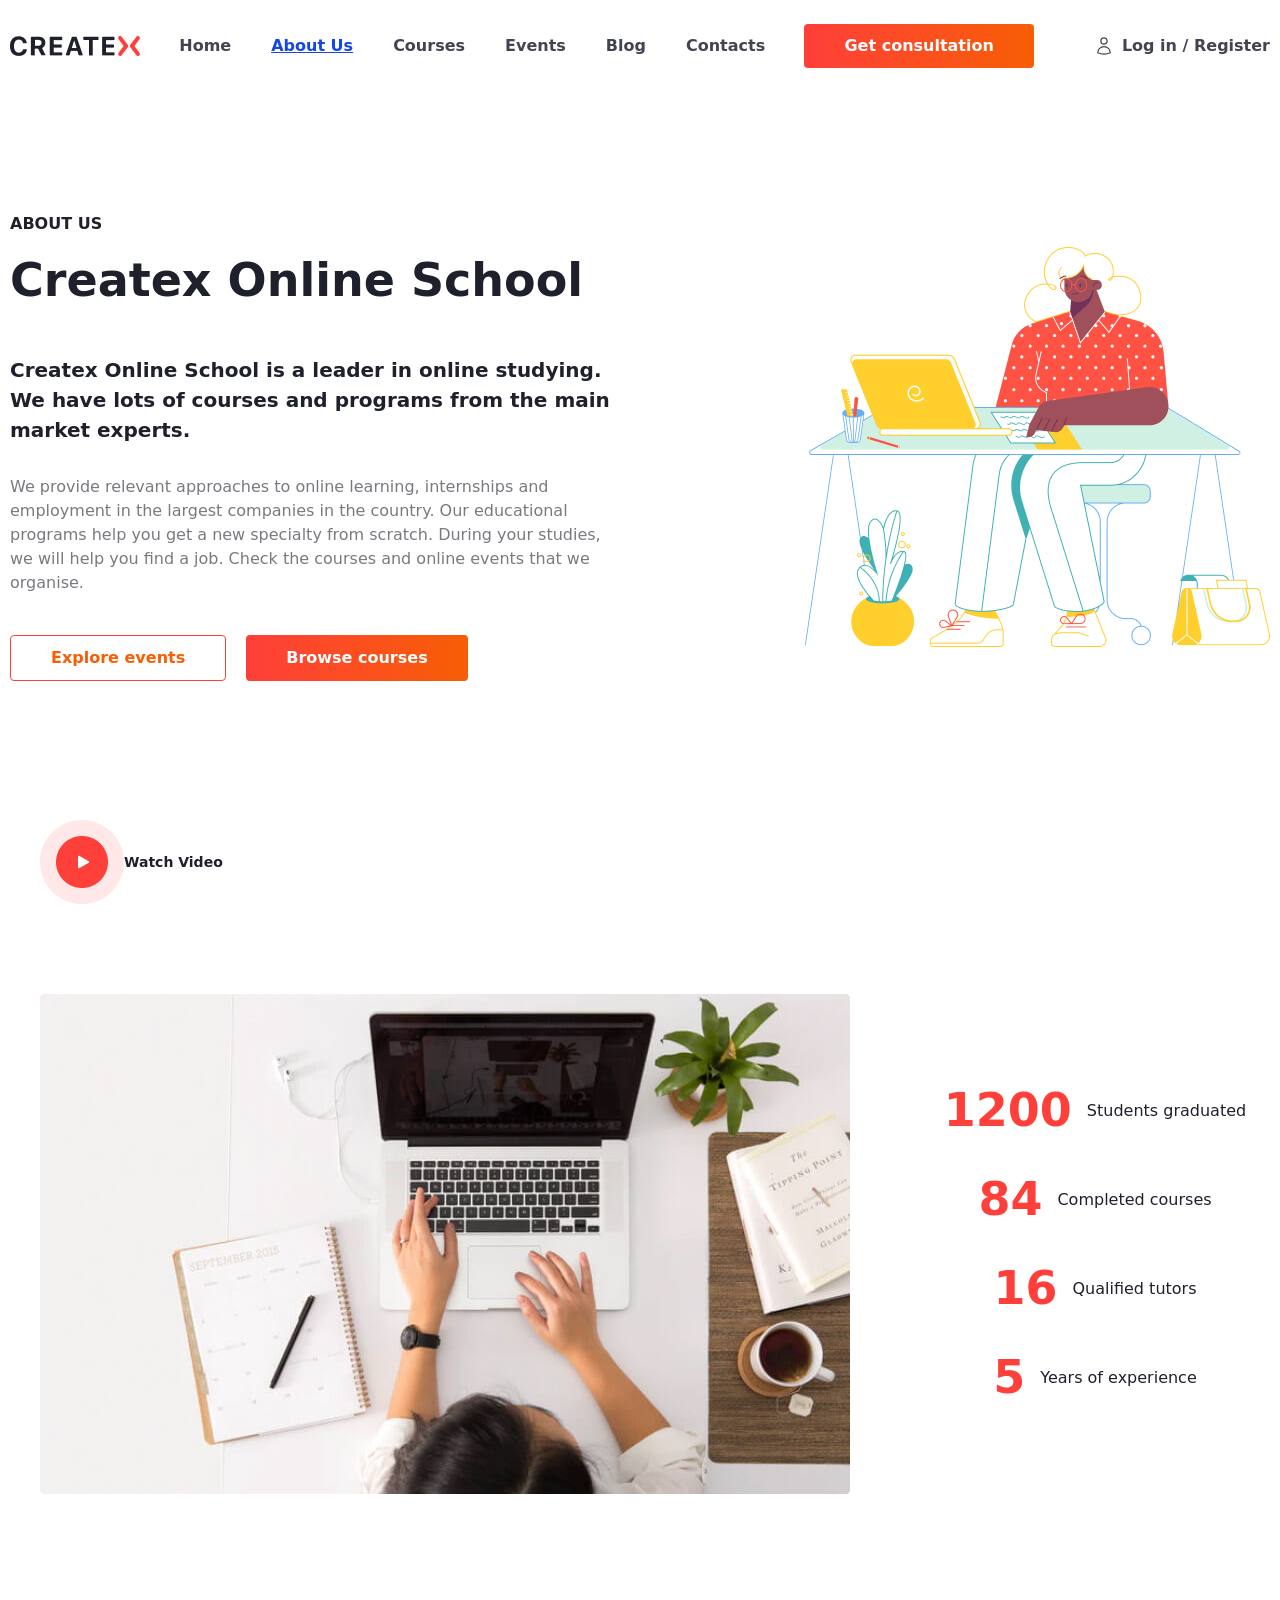
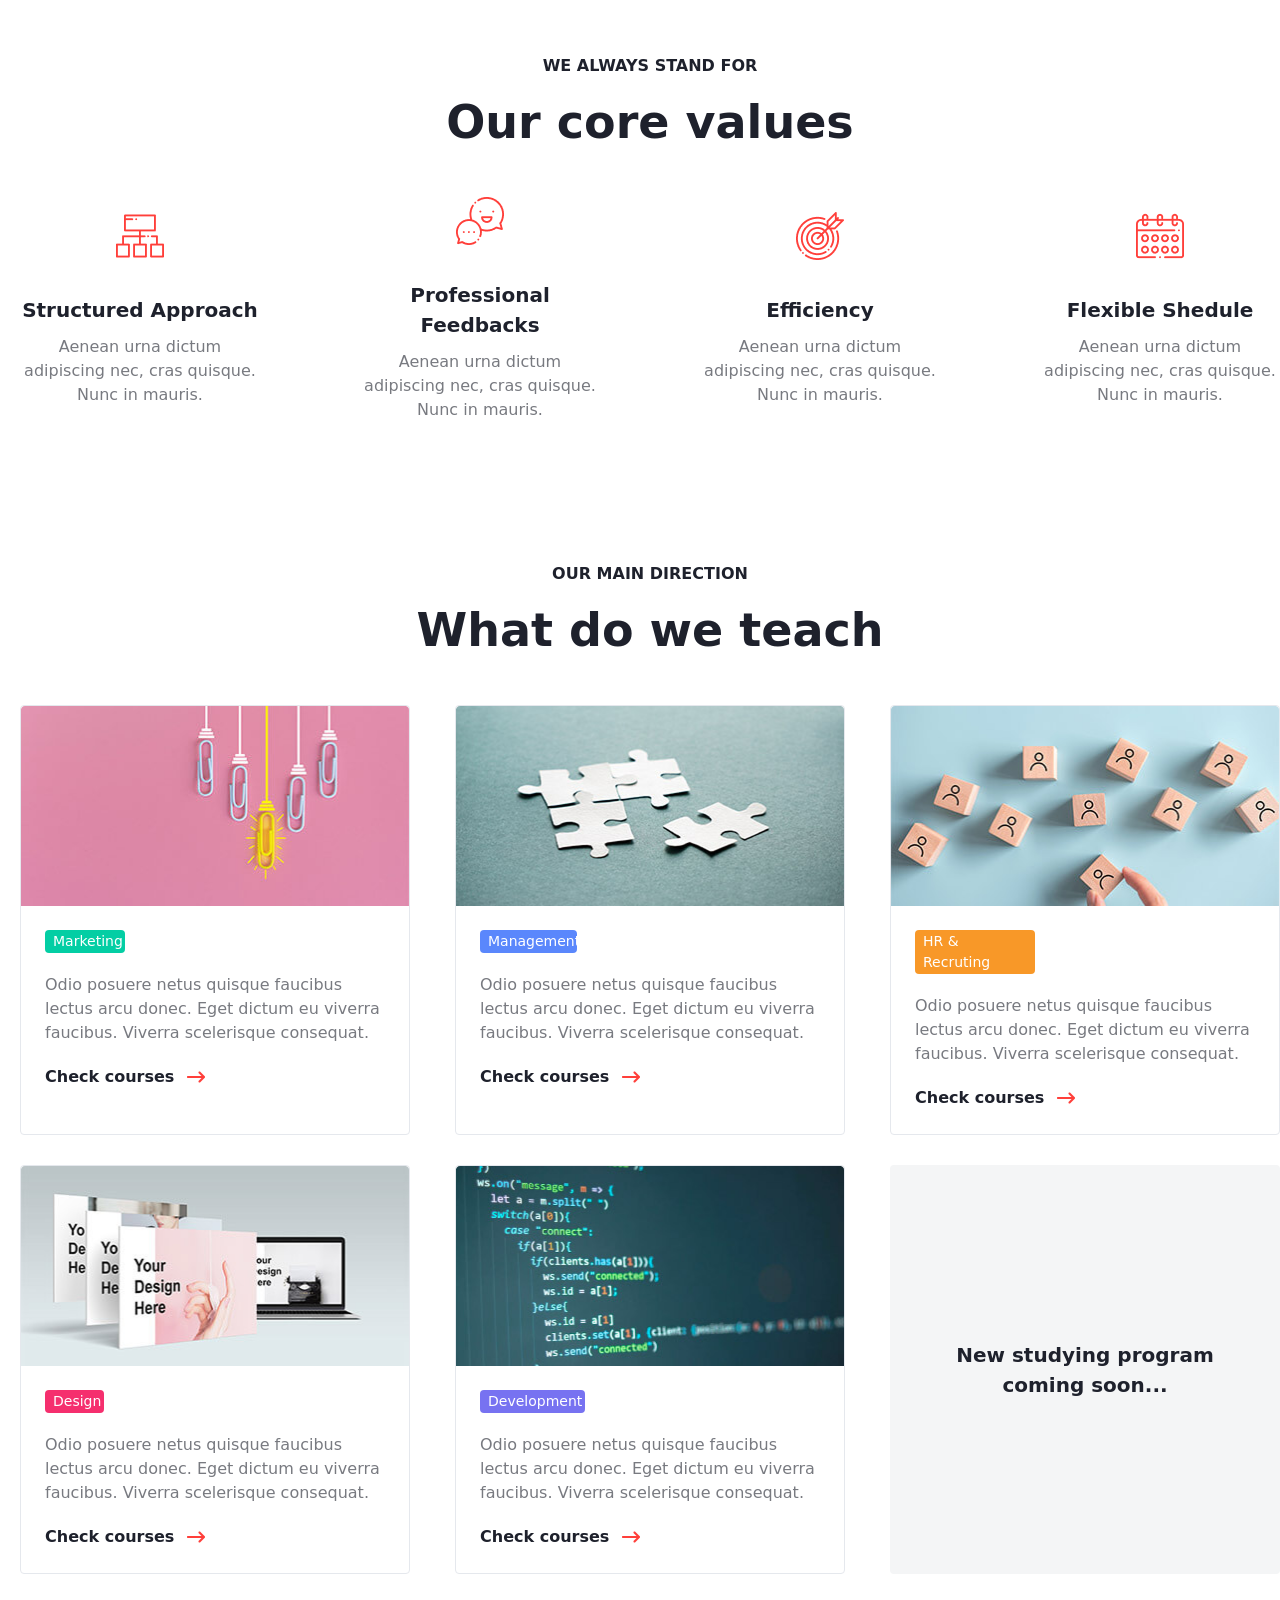
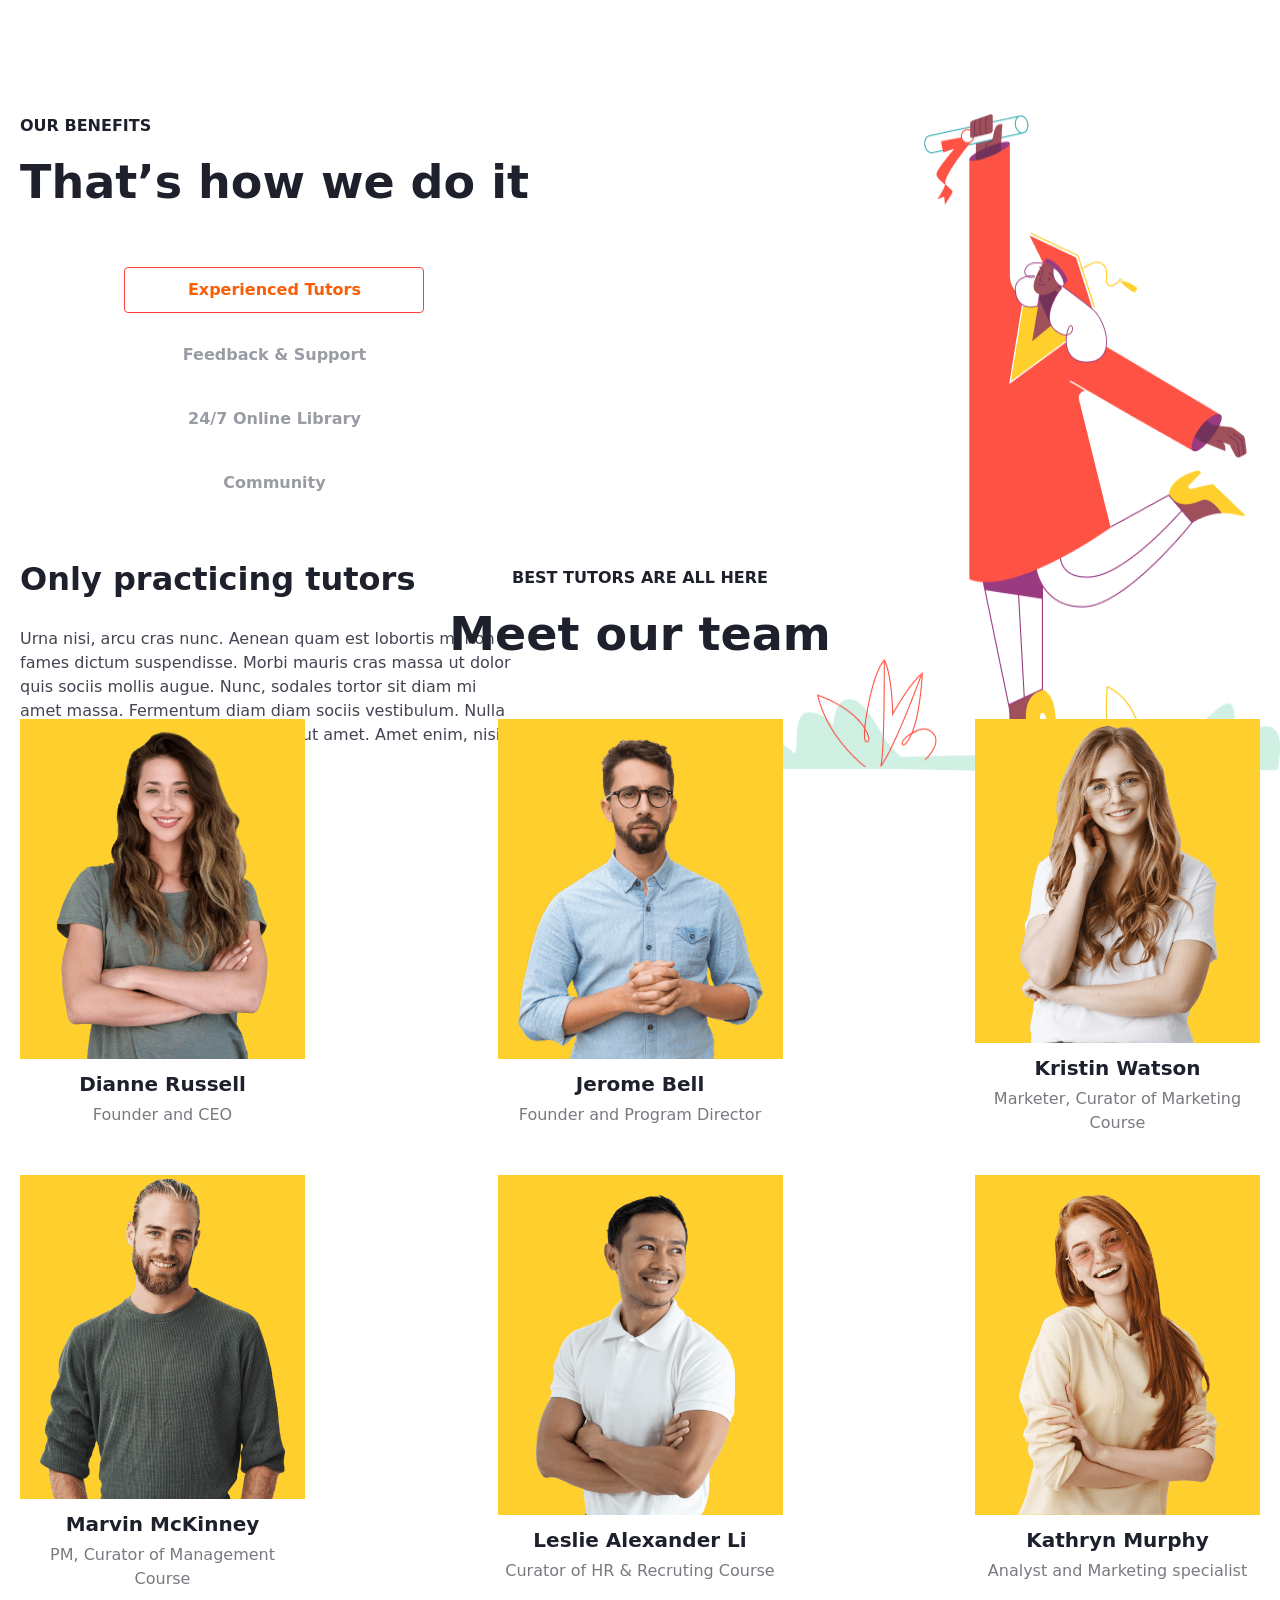
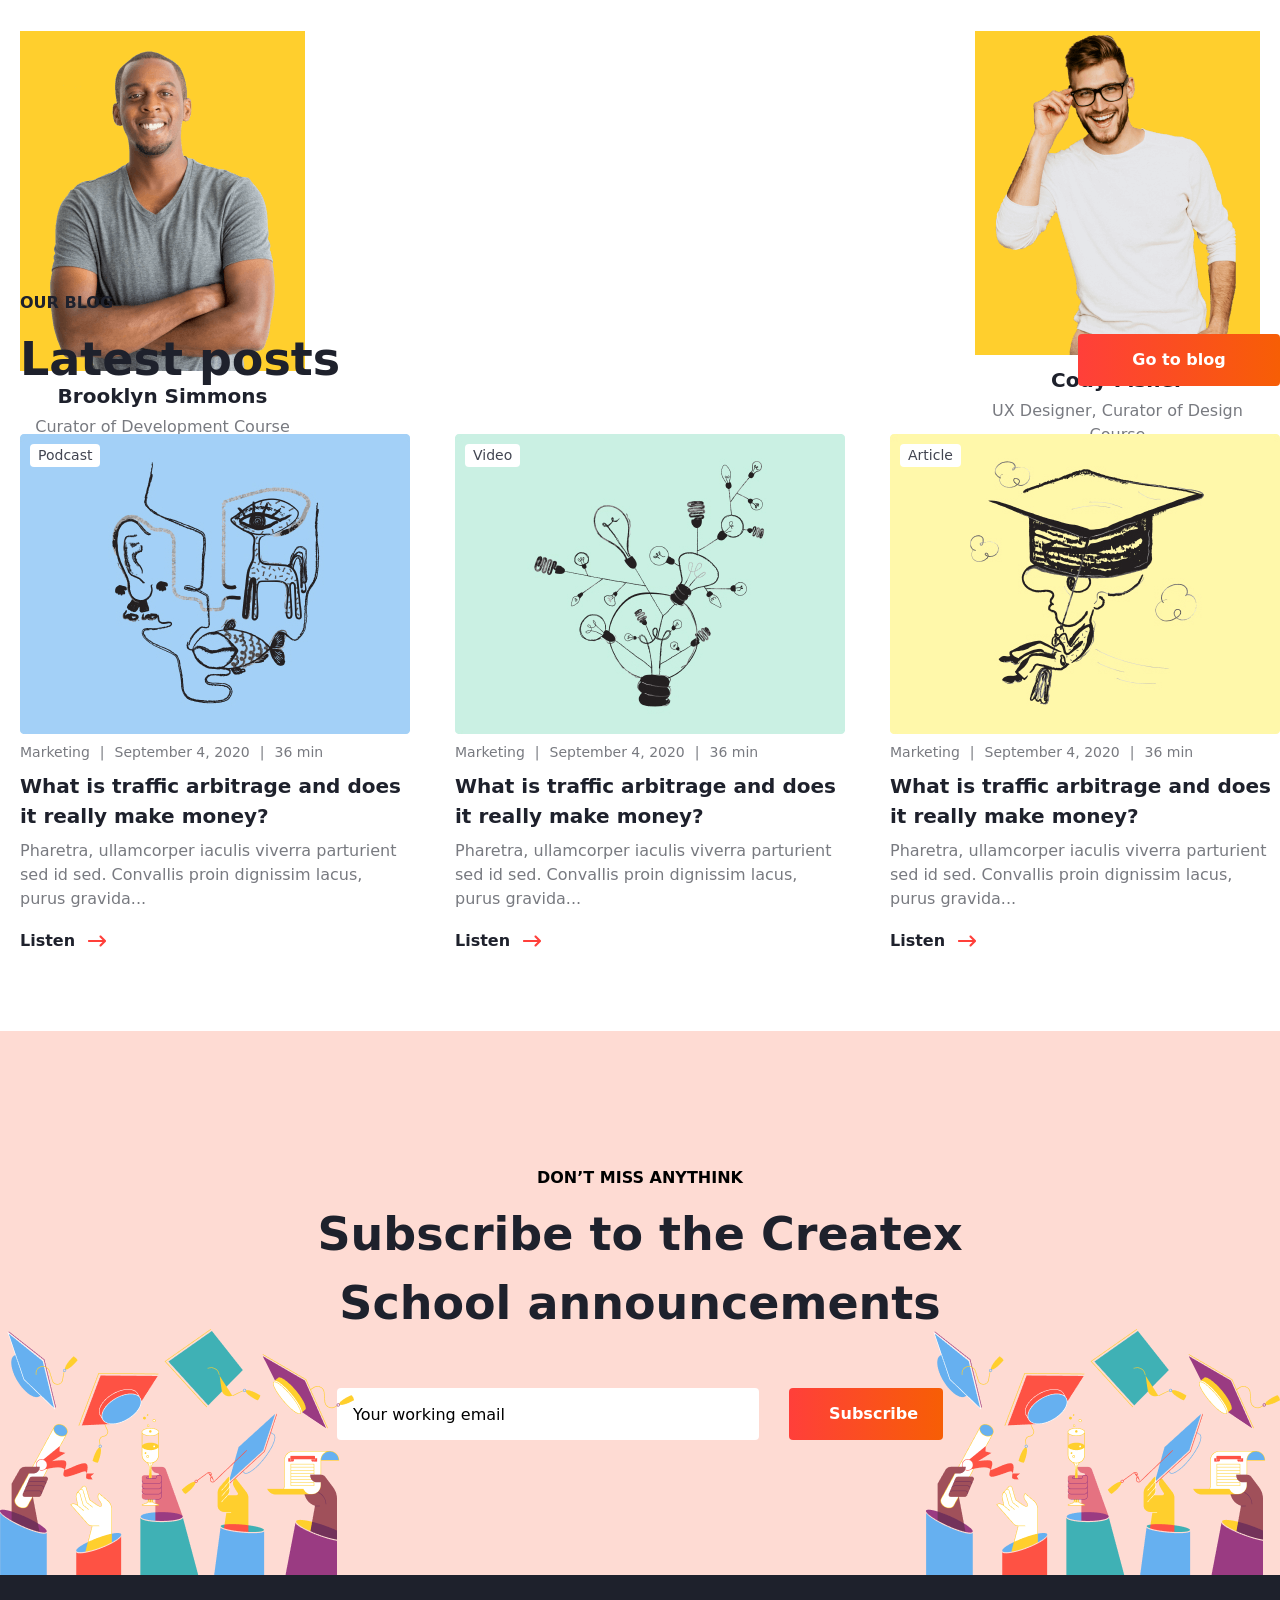
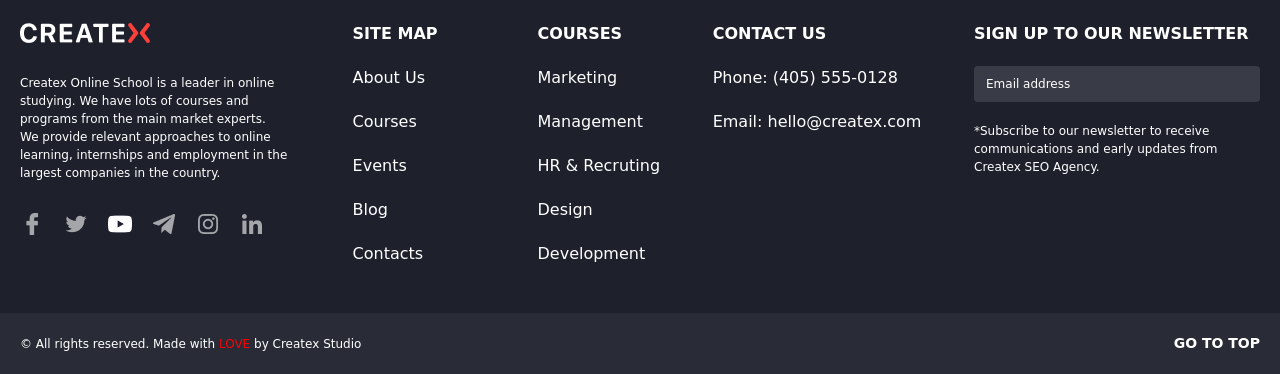
==== page 2.html @ ea32981f "6th section/page 2" ====
<!DOCTYPE html>
<html lang="en">
<head>
    <meta charset="UTF-8">
    <meta name="viewport" content="width=device-width, initial-scale=1.0">
    <title>Create.X</title>
    <link rel="stylesheet" href="./src/output.css">
</head>
<body>
    <main>
        <section class="w-full lg:h-[680px] flex flex-col items-center gap-[50px] lg:gap-[120px]">
            <header class="w-full p-5 mt-[20px] lg:w-[1300px] h-[52px] flex justify-between items-center">
                <img class="w-[130px] h-[22px]" src="./images/logo.png" alt="">
                <nav class="hidden lg:flex gap-[40px] text-[#424551] font-bold">
                    <a href="./index.html">Home</a>
                    <a href="./page 2.html" class="text-blue-700"><u>About Us</u></a>
                    <a href="">Courses</a>
                    <a href="">Events</a>
                    <a href="">Blog</a>
                    <a href="">Contacts</a>
                </nav>
                <div class="hidden lg:flex gap-15">
                    <button class="px-[40px] py-[10px] rounded-[4px] text-white font-bold" style="background: linear-gradient(to right, #FF3F3A, #F75E05);">Get consultation</button>
                    <div class=" flex items-center gap-2 text-[#424551] font-bold">
                        <svg xmlns="http://www.w3.org/2000/svg" fill="none" viewBox="0 0 24 24" stroke-width="1.5" stroke="currentColor" class="w-[20px] h-[20px] text-[#424551] font-bold">
                        <path stroke-linecap="round" stroke-linejoin="round" d="M15.75 6a3.75 3.75 0 1 1-7.5 0 3.75 3.75 0 0 1 7.5 0ZM4.501 20.118a7.5 7.5 0 0 1 14.998 0A17.933 17.933 0 0 1 12 21.75c-2.676 0-5.216-.584-7.499-1.632Z" />
                        </svg>
                        <p>Log in / Register</p>
                    </div>
                </div>
                <svg xmlns="http://www.w3.org/2000/svg" fill="none" viewBox="0 0 24 24" stroke-width="1.5" stroke="currentColor" class="w-[35px] h-[35px] block lg:hidden">
                <path stroke-linecap="round" stroke-linejoin="round" d="M3.75 6.75h16.5M3.75 12h16.5m-16.5 5.25h16.5" />
                </svg>
            </header>
            <div class="w-full p-5 lg:w-[1300px] h-auto flex flex-col gap-[50px] lg:gap-[170px]">
                <div class="w-full flex flex-col lg:flex-row gap-[50px] justify-between items-center">
                    <div class="flex flex-col gap-[40px] items-center lg:items-start">
                        <div class="flex flex-col gap-[10px] text-[#1E212C] text-center lg:text-start">
                            <p class="font-bold">ABOUT US</p>
                            <h2 class="text-[46px] lg:text-[46px] font-black text-[#1E212C]">Createx Online School</h2>
                        </div>
                        <div class="flex flex-col gap-[30px] lg:w-[600px]">
                            <p class="text-[20px] font-bold text-[#1E212C]">Createx Online School is a leader in online studying. We have lots of courses and programs from the main market experts.</p>
                            <p class="text-[#787A80]">We provide relevant approaches to online learning, internships and employment in the largest companies in the country. Our educational programs help you get a new specialty from scratch. During your studies, we will help you find a job. Check the courses and online events that we organise.</p>
                        </div>
                        <div class="flex gap-[20px]">
                            <button class="px-[40px] py-[10px] rounded-[4px] text-[#F75E05] font-bold border border-[#FF3F3A]">Explore events</button>
                            <button class="px-[40px] py-[10px] rounded-[4px] text-white font-bold" style="background: linear-gradient(to right, #FF3F3A, #F75E05);">Browse courses</button> 
                        </div>
                    </div>
                    <img class="order-[-1] lg:order-1" src="./images/illustration (3).png" alt="">
                </div>
            </div>
        </section>

        <section class="w-full p-5 lg:w-[1300px] m-auto mt-[100px] flex flex-col gap-[50px]">
            <div class="p-5 flex items-center">
                <img class="w-[84px] h-[84px]" src="./images/hover.png" alt="">
                <p class="text-[14px] font-bold text-[#1E212C]">Watch Video</p>
            </div>
            <div class="w-full p-5 lg:w-[1300px] flex flex-col lg:flex-row justify-between gap-[40px] items-center">
                <img src="./images/image (28).png" alt="">
                <div class="w-full flex flex-col justify-between gap-[20px] items-center">
                    <div class="flex gap-[15px] items-center">
                        <h2 class="text-[46px] lg:text-[46px] font-black text-[#FF3F3A]">1200</h2>
                        <p class="text-[#1E212C]">Students graduated</p>
                    </div>
                    <div class="flex gap-[15px] items-center">
                        <h2 class="text-[46px] lg:text-[46px] font-black text-[#FF3F3A]">84</h2>
                        <p class="text-[#1E212C]">Completed courses</p>
                    </div>
                    <div class="flex gap-[15px] items-center">
                        <h2 class="text-[46px] lg:text-[46px] font-black text-[#FF3F3A]">16</h2>
                        <p class="text-[#1E212C]">Qualified tutors</p>
                    </div>
                    <div class="flex gap-[15px] items-center">
                        <h2 class="text-[46px] lg:text-[46px] font-black text-[#FF3F3A]">5</h2>
                        <p class="text-[#1E212C]">Years of experience</p>
                    </div>
                </div>
            </div>
        </section>

        <section class="w-full p-5 lg:w-[1300px] m-auto mt-[100px] flex flex-col gap-[40px] ">
            <div class="flex flex-col gap-[10px] text-[#1E212C] text-center w-full">
                <p class="font-bold">WE ALWAYS STAND FOR</p>
                <h2 class="text-[46px] lg:text-[46px] font-black text-[#1E212C]">Our core values</h2>
            </div>
            <div class="flex w-full flex-col lg:flex-row justify-between gap-[40px] items-center">
                <div class="w-[240px] flex flex-col gap-[35px] items-center">
                    <img class="w-[48px] h-[48px]" src="./images/ic-structure.png" alt="">
                    <div class="flex flex-col text-center gap-[10px]">
                        <p class="text-[20px] font-bold text-[#1E212C]">Structured Approach</p>
                        <p class="text-[#787A80]">Aenean urna dictum adipiscing nec, cras quisque. Nunc in mauris. </p>
                    </div>
                </div>
                <div class="w-[240px] flex flex-col gap-[35px] items-center">
                    <img class="w-[48px] h-[48px]" src="./images/ic-chat.png" alt="">
                    <div class="flex flex-col text-center gap-[10px]">
                        <p class="text-[20px] font-bold text-[#1E212C]">Professional Feedbacks</p>
                        <p class="text-[#787A80]">Aenean urna dictum adipiscing nec, cras quisque. Nunc in mauris. </p>
                    </div>
                </div>
                <div class="w-[240px] flex flex-col gap-[35px] items-center">
                    <img class="w-[48px] h-[48px]" src="./images/ic-target.png" alt="">
                    <div class="flex flex-col text-center gap-[10px]">
                        <p class="text-[20px] font-bold text-[#1E212C]">Efficiency</p>
                        <p class="text-[#787A80]">Aenean urna dictum adipiscing nec, cras quisque. Nunc in mauris. </p>
                    </div>
                </div>
                <div class="w-[240px] flex flex-col gap-[35px] items-center">
                    <img class="w-[48px] h-[48px]" src="./images/ic-calendar.png" alt="">
                    <div class="flex flex-col text-center gap-[10px]">
                        <p class="text-[20px] font-bold text-[#1E212C]">Flexible Shedule</p>
                        <p class="text-[#787A80]">Aenean urna dictum adipiscing nec, cras quisque. Nunc in mauris. </p>
                    </div>
                </div>
            </div>
        </section>

        <section class="w-full p-5 lg:w-[1300px] m-auto mt-[100px] flex flex-col items-center justify-between gap-[40px]">
            <div class="flex flex-col gap-[10px] text-[#1E212C] text-center">
                <p class="font-bold">OUR MAIN DIRECTION</p>
                <h2 class="text-[46px] lg:text-[46px] font-black text-[#1E212C]">What do we teach</h2>
            </div>
            <div class="w-full gap-[30px] flex justify-between flex-wrap">
                <div class="w-full lg:w-[390px] h-auto flex flex-col border border-[#E5E8ED] rounded-[4px]">
                    <img class="w-full h-[200px]" src="./images/image (29).png" alt="">
                    <div class="w-full p-[24px] flex flex-col gap-[20px]">
                        <p class="w-[80px] py-[1px] px-[8px] rounded-[4px] bg-[#03CEA4] text-white text-[14px]">Marketing</p>
                        <p class="text-[#787A80]">Odio posuere netus quisque faucibus lectus arcu donec. Eget dictum eu viverra faucibus. Viverra scelerisque consequat.</p>
                        <div class="flex gap-[10px] items-center">
                            <p class="text-[#1E212C] font-bold">Check courses</p>
                            <img src="./images/Right.png" alt="">
                        </div>
                    </div>
                </div>
                <div class="w-full lg:w-[390px] h-auto flex flex-col border border-[#E5E8ED] rounded-[4px]">
                    <img class="w-full h-[200px]" src="./images/image (30).png" alt="">
                    <div class="w-full p-[24px] flex flex-col gap-[20px]">
                        <p class="w-[97px] py-[1px] px-[8px] rounded-[4px] bg-[#5A87FC] text-white text-[14px]">Management</p>
                        <p class="text-[#787A80]">Odio posuere netus quisque faucibus lectus arcu donec. Eget dictum eu viverra faucibus. Viverra scelerisque consequat.</p>
                        <div class="flex gap-[10px] items-center">
                            <p class="text-[#1E212C] font-bold">Check courses</p>
                            <img src="./images/Right.png" alt="">
                        </div>
                    </div>
                </div>
                <div class="w-full lg:w-[390px] h-auto flex flex-col border border-[#E5E8ED] rounded-[4px]">
                    <img class="w-full h-[200px]" src="./images/image (31).png" alt="">
                    <div class="w-full p-[24px] flex flex-col gap-[20px]">
                        <p class="w-[120px] py-[1px] px-[8px] rounded-[4px] bg-[#F89828] text-white text-[14px]">HR & Recruting</p>
                        <p class="text-[#787A80]">Odio posuere netus quisque faucibus lectus arcu donec. Eget dictum eu viverra faucibus. Viverra scelerisque consequat.</p>
                        <div class="flex gap-[10px] items-center">
                            <p class="text-[#1E212C] font-bold">Check courses</p>
                            <img src="./images/Right.png" alt="">
                        </div>
                    </div>
                </div>
                <div class="w-full lg:w-[390px] h-auto flex flex-col border border-[#E5E8ED] rounded-[4px]">
                    <img class="w-full h-[200px]" src="./images/image (32).png" alt="">
                    <div class="w-full p-[24px] flex flex-col gap-[20px]">
                        <p class="w-[59px] py-[1px] px-[8px] rounded-[4px] bg-[#F52F6E] text-white text-[14px]">Design</p>
                        <p class="text-[#787A80]">Odio posuere netus quisque faucibus lectus arcu donec. Eget dictum eu viverra faucibus. Viverra scelerisque consequat.</p>
                        <div class="flex gap-[10px] items-center">
                            <p class="text-[#1E212C] font-bold">Check courses</p>
                            <img src="./images/Right.png" alt="">
                        </div>
                    </div>
                </div>
                <div class="w-full lg:w-[390px] h-auto flex flex-col border border-[#E5E8ED] rounded-[4px]">
                    <img class="w-full h-[200px]" src="./images/image (33).png" alt="">
                    <div class="w-full p-[24px] flex flex-col gap-[20px]">
                        <p class="w-[105px] py-[1px] px-[8px] rounded-[4px] bg-[#7772F1] text-white text-[14px]">Development</p>
                        <p class="text-[#787A80]">Odio posuere netus quisque faucibus lectus arcu donec. Eget dictum eu viverra faucibus. Viverra scelerisque consequat.</p>
                        <div class="flex gap-[10px] items-center">
                            <p class="text-[#1E212C] font-bold">Check courses</p>
                            <img src="./images/Right.png" alt="">
                        </div>
                    </div>
                </div>
                <div class="w-full lg:w-[390px] h-[400px] lg:h-auto flex flex-col bg-[#F4F5F6] rounded-[4px] justify-center items-center text-center">
                    <p class="text-[#1E212C] text-[20px] font-bold">New studying program <br> coming soon...</p>   
                </div>
            </div>
        </section>

        <section class="w-full p-5 lg:w-[1300px] m-auto mt-[100px] flex flex-col lg:flex-row gap-[40px] justify-between">
            <div class="flex flex-col gap-[50px]">
                <div class="flex flex-col gap-[10px] text-[#1E212C] text-center lg:text-start w-full">
                    <p class="font-bold">OUR BENEFITS</p>
                    <h2 class="text-[46px] lg:text-[46px] font-black text-[#1E212C]">That’s how we do it</h2>
                </div>
                <div class="flex flex-col gap-[20px] items-center justify-between">
                    <button class="px-[40px] py-[10px] rounded-[4px] text-[#F75E05] font-bold border border-[#FF3F3A] w-full lg:w-[300px]">Experienced Tutors</button>
                    <button class="px-[40px] py-[10px] rounded-[4px] text-[#9A9CA5] font-bold w-full lg:w-[300px]">Feedback & Support</button>
                    <button class="px-[40px] py-[10px] rounded-[4px] text-[#9A9CA5] font-bold w-full lg:w-[300px]">24/7 Online Library </button>
                    <button class="px-[40px] py-[10px] rounded-[4px] text-[#9A9CA5] font-bold w-full lg:w-[300px]">Community</button>
                </div>
                <div class="flex flex-col gap-[24px] text-center lg:text-start lg:w-[495px]">
                    <h2 class="text-[30px] lg:text-[32px] font-black text-[#1E212C]">Only practicing tutors</h2>
                    <p class="text-[#424551]">Urna nisi, arcu cras nunc. Aenean quam est lobortis mi non fames dictum suspendisse. Morbi mauris cras massa ut dolor quis sociis mollis augue. Nunc, sodales tortor sit diam mi amet massa. Fermentum diam diam sociis vestibulum. Nulla nisl accumsan, id dignissim massa ut amet. Amet enim, nisi tempus vehicula.</p>
                </div>
            </div>
                <img src="./images/illustration (4).png" alt="">
        </section>

        <section class="w-full p-5 flex h-auto lg:h-[830px] justify-center items-center mt-[100px]">
            <div class="flex flex-col gap-[50px] w-full lg:w-[1300px]">
                <div class="flex flex-col gap-[10px] text-[#1E212C] text-center w-full">
                    <p class="font-bold">BEST TUTORS ARE ALL HERE</p>
                    <h2 class="text-[46px] lg:text-[46px] font-black text-[#1E212C]">Meet our team</h2>
                </div>
                <div class="flex gap-[40px] flex-col w-full justify-between items-center lg:flex-row flex-wrap">
                    <div class="w-[285px] h-[416px] flex flex-col gap-[10px] items-center">
                        <div class="w-[285px] h-[340px] flex items-end justify-center bg-[#FFCF2D]">
                            <img src="./images/image.png" alt="">
                        </div>
                        <div class="flex flex-col gap-1 text-center">
                            <p class="text-[20px] font-bold text-[#1E212C]">Dianne Russell</p>
                            <p class="text-[#787A80]">Founder and CEO</p>
                        </div>
                    </div>
                    <div class="w-[285px] h-[416px] flex flex-col gap-[10px] items-center">
                        <div class="w-[285px] h-[340px] flex items-end justify-center bg-[#FFCF2D]">
                            <img src="./images/image2.png" alt="">
                        </div>
                        <div class="flex flex-col gap-1 text-center">
                            <p class="text-[20px] font-bold text-[#1E212C]">Jerome Bell</p>
                            <p class="text-[#787A80]">Founder and Program Director</p>
                        </div>
                    </div>
                    <div class="w-[285px] h-[416px] flex flex-col gap-[10px] items-center">
                        <div class="w-[285px] h-[340px] flex items-end justify-center bg-[#FFCF2D]">
                            <img src="./images/image3.png" alt="">
                        </div>
                        <div class="flex flex-col gap-1 text-center">
                            <p class="text-[20px] font-bold text-[#1E212C]">Kristin Watson</p>
                            <p class="text-[#787A80]">Marketer, Curator of Marketing Course</p>
                        </div>
                    </div>
                    <div class="w-[285px] h-[416px] flex flex-col gap-[10px] items-center">
                        <div class="w-[285px] h-[340px] flex items-end justify-center bg-[#FFCF2D]">
                            <img src="./images/image4.png" alt="">
                        </div>
                        <div class="flex flex-col gap-1 text-center">
                            <p class="text-[20px] font-bold text-[#1E212C]">Marvin McKinney</p>
                            <p class="text-[#787A80]">PM, Curator of Management Course</p>
                        </div>
                    </div>
                    <div class="w-[285px] h-[416px] flex flex-col gap-[10px] items-center">
                        <div class="w-[285px] h-[340px] flex items-end justify-center bg-[#FFCF2D]">
                            <img src="./images/image5.png" alt="">
                        </div>
                        <div class="flex flex-col gap-1 text-center">
                            <p class="text-[20px] font-bold text-[#1E212C]">Leslie Alexander Li</p>
                            <p class="text-[#787A80]">Curator of HR & Recruting Course</p>
                        </div>
                    </div>
                    <div class="w-[285px] h-[416px] flex flex-col gap-[10px] items-center">
                        <div class="w-[285px] h-[340px] flex items-end justify-center bg-[#FFCF2D]">
                            <img src="./images/image6.png" alt="">
                        </div>
                        <div class="flex flex-col gap-1 text-center">
                            <p class="text-[20px] font-bold text-[#1E212C]">Kathryn Murphy</p>
                            <p class="text-[#787A80]">Analyst and Marketing specialist</p>
                        </div>
                    </div>
                    <div class="w-[285px] h-[416px] flex flex-col gap-[10px] items-center">
                        <div class="w-[285px] h-[340px] flex items-end justify-center bg-[#FFCF2D]">
                            <img src="./images/image7.png" alt="">
                        </div>
                        <div class="flex flex-col gap-1 text-center">
                            <p class="text-[20px] font-bold text-[#1E212C]">Brooklyn Simmons</p>
                            <p class="text-[#787A80]">Curator of Development Course</p>
                        </div>
                    </div>
                    <div class="w-[285px] h-[416px] flex flex-col gap-[10px] items-center">
                        <div class="w-[285px] h-[340px] flex items-end justify-center bg-[#FFCF2D]">
                            <img src="./images/image8.png" alt="">
                        </div>
                        <div class="flex flex-col gap-1 text-center">
                            <p class="text-[20px] font-bold text-[#1E212C]">Cody Fisher</p>
                            <p class="text-[#787A80]">UX Designer, Curator of Design Course</p>
                        </div>
                    </div>

                </div>
            </div>
        </section>

        <section class="w-full p-5 lg:w-[1300px] flex flex-col h-auto lg:h-[660px] gap-[40px] m-auto mt-[150px]">
            <div class="flex flex-col gap-[10px] text-[#1E212C] text-center lg:text-start w-full">
                <p class="font-bold">OUR BLOG</p>
                <div class="flex flex-col text-center lg:text-start w-full lg:flex-row justify-between items-center gap-[20px]">
                    <h2 class="text-[46px] lg:text-[46px] font-black text-[#1E212C]">Latest posts</h2>
                    <button class="px-[40px] py-[10px] rounded-[4px] text-white font-bold w-[202px] h-[52px]" style="background: linear-gradient(to right, #FF3F3A, #F75E05);">Go to blog</button>
                </div>
            </div>
            <div class="w-full flex flex-col lg:flex-row gap-[30px] justify-between items-center">
                <div class="w-full lg:w-[390px] h-[507px] flex flex-col gap-2 relative">
                    <img src="./images/group 539.jpg" alt="">
                    <div class="py-[1px] px-[8px] rounded-[4px] bg-white absolute top-[10px] left-[10px]">
                        <p class="text-[#424551] text-[14px]">Podcast</p>
                    </div>
                    <div class="flex flex-col gap-2">
                        <div class="flex gap-[10px] text-[14px] font-medium text-[#787A80]">
                            <p>Marketing</p>
                            <p>|</p>
                            <p>September 4, 2020</p>
                            <p>|</p>
                            <p>36 min</p>
                        </div>
                        <p class="text-[20px] font-bold text-[#1E212C]">What is traffic arbitrage and does it really make money?</p>
                        <p class="text-[#787A80]">Pharetra, ullamcorper iaculis viverra parturient sed id sed. Convallis proin dignissim lacus, purus gravida...</p>
                        <div class="flex gap-[10px] mt-[10px] items-center">
                            <p class="text-[#1E212C] font-bold">Listen</p>
                            <img src="./images/Right.png" alt="">
                        </div>
                    </div>
                </div>
                <div class="w-full lg:w-[390px] h-[507px] flex flex-col gap-2 relative">
                    <img src="./images/group 540.jpg" alt="">
                    <div class="py-[1px] px-[8px] rounded-[4px] bg-white absolute top-[10px] left-[10px]">
                        <p class="text-[#424551] text-[14px]">Video</p>
                    </div>
                    <div class="flex flex-col gap-2">
                        <div class="flex gap-[10px] text-[14px] font-medium text-[#787A80]">
                            <p>Marketing</p>
                            <p>|</p>
                            <p>September 4, 2020</p>
                            <p>|</p>
                            <p>36 min</p>
                        </div>
                        <p class="text-[20px] font-bold text-[#1E212C]">What is traffic arbitrage and does it really make money?</p>
                        <p class="text-[#787A80]">Pharetra, ullamcorper iaculis viverra parturient sed id sed. Convallis proin dignissim lacus, purus gravida...</p>
                        <div class="flex gap-[10px] mt-[10px] items-center">
                            <p class="text-[#1E212C] font-bold">Listen</p>
                            <img src="./images/Right.png" alt="">
                        </div>
                    </div>
                </div>
                <div class="w-full lg:w-[390px] h-[507px] flex flex-col gap-2 relative">
                    <img src="./images/group 541.jpg" alt="">
                    <div class="py-[1px] px-[8px] rounded-[4px] bg-white absolute top-[10px] left-[10px]">
                        <p class="text-[#424551] text-[14px]">Article</p>
                    </div>
                    <div class="flex flex-col gap-2">
                        <div class="flex gap-[10px] text-[14px] font-medium text-[#787A80]">
                            <p>Marketing</p>
                            <p>|</p>
                            <p>September 4, 2020</p>
                            <p>|</p>
                            <p>36 min</p>
                        </div>
                        <p class="text-[20px] font-bold text-[#1E212C]">What is traffic arbitrage and does it really make money?</p>
                        <p class="text-[#787A80]">Pharetra, ullamcorper iaculis viverra parturient sed id sed. Convallis proin dignissim lacus, purus gravida...</p>
                        <div class="flex gap-[10px] mt-[10px] items-center">
                            <p class="text-[#1E212C] font-bold">Listen</p>
                            <img src="./images/Right.png" alt="">
                        </div>
                    </div>
                </div>
            </div>
        </section>

        <section class="w-full p-5 flex h-auto lg:h-[544px] justify-center items-center mt-[100px] bg-[#FEDBD3] relative">
            <div class="flex text-center flex-col gap-[50px] items-center lg:w-[810px]">
                <div class="flex flex-col gap-[10px] text-center">
                    <p class="font-bold">DON’T MISS ANYTHINK</p>
                    <h2 class="text-[46px] lg:text-[46px] font-black text-[#1E212C]">Subscribe to the Createx School announcements</h2>
                </div>
                <div class="flex gap-[30px] flex-col lg:flex-row items-center lg:items-start">
                    <input type="text" class="w-full lg:w-[422px] h-[52px] px-[16px] border-none rounded-[4px] bg-white" placeholder="Your working email">
                    <button class="px-[40px] py-[10px] rounded-[4px] text-white font-bold w-[154px] h-[52px]" style="background: linear-gradient(to right, #FF3F3A, #F75E05);">Subscribe</button>
                </div>
            </div>
            <img class="hidden lg:block absolute bottom-0 left-0" src="./images/illustration (2).png" alt="">
            <img class="hidden lg:block absolute bottom-0 right-0" src="./images/illustration (2).png" alt="">
        </section>
    </main>

    <footer class="w-full flex flex-col">
        <section class="w-full p-5 h-auto lg:h-[338px] bg-[#1E212C] text-white flex justify-center items-center text-white">
            <div class="w-full lg:w-[1300px] flex flex-col lg:flex-row justify-between gap-[40px] items-center lg:items-start">
                <div class="flex flex-col gap-[30px] lg:w-[280px] items-center lg:items-start">
                    <img class="w-[130px] h-[22px]" src="./images/logo (9).png" alt="">
                    <p class="text-[12px]">Createx Online School is a leader in online studying. We have lots of courses and programs from the main market experts. We provide relevant approaches to online learning, internships and employment in the largest companies in the country. </p>
                    <img class="w-[244px] h-[24px]" src="./images/socials.png" alt="">
                </div>
                <div class=" flex gap-[70px] lg:gap-[100px]">
                <div class="flex flex-col gap-[20px]">
                    <p class="font-bold">SITE MAP</p>
                    <p>About Us</p>
                    <p>Courses</p>
                    <p>Events</p>
                    <p>Blog</p>
                    <p>Contacts</p>
                </div>
                <div class="flex flex-col gap-[20px]">
                    <p class="font-bold">COURSES</p>
                    <p>Marketing</p>
                    <p>Management</p>
                    <p>HR & Recruting</p>
                    <p>Design</p>
                    <p>Development</p>
                </div>
                </div>
                <div class="flex flex-col gap-[20px]">
                    <p class="font-bold">CONTACT US</p>
                    <p>Phone: (405) 555-0128</p>
                    <p>Email: hello@createx.com</p>
                </div>
                <div class="flex flex-col gap-[20px] lg:w-[286px]">
                    <p class="font-bold">SIGN UP TO OUR NEWSLETTER</p>
                    <input type="text" class="bg-[#FFFFFF1F] px-[12px] py-[9px] rounded-[4px] text-[12px]" placeholder="Email address">
                    <p class="text-[12px]">*Subscribe to our newsletter to receive communications and early updates from Createx SEO Agency.</p>
                </div>
            </div>
        </section>
        <section class="w-full flex justify-center items-center bg-[#292C37]">
            <div class="w-full p-5 lg:w-[1300px] flex flex-col lg:flex-row justify-between items-center text-white text-center lg:text-start">
                <p class="text-[12px]">© All rights reserved. Made with <span class="text-[red]">LOVE</span> by Createx Studio</p>
                <p class="text-[14px] font-bold">GO TO TOP</p>
            </div>
        </section>
    </footer>
</body>
</html>
---- src/output.css ----
/*! tailwindcss v4.3.0 | MIT License | https://tailwindcss.com */
@layer properties;
@layer theme, base, components, utilities;
@layer theme {
  :root, :host {
    --font-sans: ui-sans-serif, system-ui, sans-serif, "Apple Color Emoji",
      "Segoe UI Emoji", "Segoe UI Symbol", "Noto Color Emoji";
    --font-mono: ui-monospace, SFMono-Regular, Menlo, Monaco, Consolas, "Liberation Mono",
      "Courier New", monospace;
    --color-amber-50: oklch(98.7% 0.022 95.277);
    --color-blue-700: oklch(48.8% 0.243 264.376);
    --color-white: #fff;
    --spacing: 0.25rem;
    --text-xl: 1.25rem;
    --text-xl--line-height: calc(1.75 / 1.25);
    --font-weight-medium: 500;
    --font-weight-bold: 700;
    --font-weight-black: 900;
    --radius-2xl: 1rem;
    --default-font-family: var(--font-sans);
    --default-mono-font-family: var(--font-mono);
  }
}
@layer base {
  *, ::after, ::before, ::backdrop, ::file-selector-button {
    box-sizing: border-box;
    margin: 0;
    padding: 0;
    border: 0 solid;
  }
  html, :host {
    line-height: 1.5;
    -webkit-text-size-adjust: 100%;
    tab-size: 4;
    font-family: var(--default-font-family, ui-sans-serif, system-ui, sans-serif, "Apple Color Emoji", "Segoe UI Emoji", "Segoe UI Symbol", "Noto Color Emoji");
    font-feature-settings: var(--default-font-feature-settings, normal);
    font-variation-settings: var(--default-font-variation-settings, normal);
    -webkit-tap-highlight-color: transparent;
  }
  hr {
    height: 0;
    color: inherit;
    border-top-width: 1px;
  }
  abbr:where([title]) {
    -webkit-text-decoration: underline dotted;
    text-decoration: underline dotted;
  }
  h1, h2, h3, h4, h5, h6 {
    font-size: inherit;
    font-weight: inherit;
  }
  a {
    color: inherit;
    -webkit-text-decoration: inherit;
    text-decoration: inherit;
  }
  b, strong {
    font-weight: bolder;
  }
  code, kbd, samp, pre {
    font-family: var(--default-mono-font-family, ui-monospace, SFMono-Regular, Menlo, Monaco, Consolas, "Liberation Mono", "Courier New", monospace);
    font-feature-settings: var(--default-mono-font-feature-settings, normal);
    font-variation-settings: var(--default-mono-font-variation-settings, normal);
    font-size: 1em;
  }
  small {
    font-size: 80%;
  }
  sub, sup {
    font-size: 75%;
    line-height: 0;
    position: relative;
    vertical-align: baseline;
  }
  sub {
    bottom: -0.25em;
  }
  sup {
    top: -0.5em;
  }
  table {
    text-indent: 0;
    border-color: inherit;
    border-collapse: collapse;
  }
  :-moz-focusring {
    outline: auto;
  }
  progress {
    vertical-align: baseline;
  }
  summary {
    display: list-item;
  }
  ol, ul, menu {
    list-style: none;
  }
  img, svg, video, canvas, audio, iframe, embed, object {
    display: block;
    vertical-align: middle;
  }
  img, video {
    max-width: 100%;
    height: auto;
  }
  button, input, select, optgroup, textarea, ::file-selector-button {
    font: inherit;
    font-feature-settings: inherit;
    font-variation-settings: inherit;
    letter-spacing: inherit;
    color: inherit;
    border-radius: 0;
    background-color: transparent;
    opacity: 1;
  }
  :where(select:is([multiple], [size])) optgroup {
    font-weight: bolder;
  }
  :where(select:is([multiple], [size])) optgroup option {
    padding-inline-start: 20px;
  }
  ::file-selector-button {
    margin-inline-end: 4px;
  }
  ::placeholder {
    opacity: 1;
  }
  @supports (not (-webkit-appearance: -apple-pay-button))  or (contain-intrinsic-size: 1px) {
    ::placeholder {
      color: currentcolor;
      @supports (color: color-mix(in lab, red, red)) {
        color: color-mix(in oklab, currentcolor 50%, transparent);
      }
    }
  }
  textarea {
    resize: vertical;
  }
  ::-webkit-search-decoration {
    -webkit-appearance: none;
  }
  ::-webkit-date-and-time-value {
    min-height: 1lh;
    text-align: inherit;
  }
  ::-webkit-datetime-edit {
    display: inline-flex;
  }
  ::-webkit-datetime-edit-fields-wrapper {
    padding: 0;
  }
  ::-webkit-datetime-edit, ::-webkit-datetime-edit-year-field, ::-webkit-datetime-edit-month-field, ::-webkit-datetime-edit-day-field, ::-webkit-datetime-edit-hour-field, ::-webkit-datetime-edit-minute-field, ::-webkit-datetime-edit-second-field, ::-webkit-datetime-edit-millisecond-field, ::-webkit-datetime-edit-meridiem-field {
    padding-block: 0;
  }
  ::-webkit-calendar-picker-indicator {
    line-height: 1;
  }
  :-moz-ui-invalid {
    box-shadow: none;
  }
  button, input:where([type="button"], [type="reset"], [type="submit"]), ::file-selector-button {
    appearance: button;
  }
  ::-webkit-inner-spin-button, ::-webkit-outer-spin-button {
    height: auto;
  }
  [hidden]:where(:not([hidden="until-found"])) {
    display: none !important;
  }
}
@layer utilities {
  .absolute {
    position: absolute;
  }
  .relative {
    position: relative;
  }
  .top-\[10px\] {
    top: 10px;
  }
  .right-0 {
    right: calc(var(--spacing) * 0);
  }
  .bottom-0 {
    bottom: calc(var(--spacing) * 0);
  }
  .left-0 {
    left: calc(var(--spacing) * 0);
  }
  .left-\[10px\] {
    left: 10px;
  }
  .order-\[-1\] {
    order: -1;
  }
  .m-auto {
    margin: auto;
  }
  .mt-25 {
    margin-top: calc(var(--spacing) * 25);
  }
  .mt-\[-200px\] {
    margin-top: -200px;
  }
  .mt-\[5px\] {
    margin-top: 5px;
  }
  .mt-\[10px\] {
    margin-top: 10px;
  }
  .mt-\[20px\] {
    margin-top: 20px;
  }
  .mt-\[100px\] {
    margin-top: 100px;
  }
  .mt-\[150px\] {
    margin-top: 150px;
  }
  .block {
    display: block;
  }
  .flex {
    display: flex;
  }
  .hidden {
    display: none;
  }
  .table {
    display: table;
  }
  .h-2 {
    height: calc(var(--spacing) * 2);
  }
  .h-4 {
    height: calc(var(--spacing) * 4);
  }
  .h-\[20px\] {
    height: 20px;
  }
  .h-\[22px\] {
    height: 22px;
  }
  .h-\[24px\] {
    height: 24px;
  }
  .h-\[35px\] {
    height: 35px;
  }
  .h-\[48px\] {
    height: 48px;
  }
  .h-\[52px\] {
    height: 52px;
  }
  .h-\[84px\] {
    height: 84px;
  }
  .h-\[200px\] {
    height: 200px;
  }
  .h-\[214px\] {
    height: 214px;
  }
  .h-\[340px\] {
    height: 340px;
  }
  .h-\[400px\] {
    height: 400px;
  }
  .h-\[416px\] {
    height: 416px;
  }
  .h-\[507px\] {
    height: 507px;
  }
  .h-auto {
    height: auto;
  }
  .w-2 {
    width: calc(var(--spacing) * 2);
  }
  .w-4 {
    width: calc(var(--spacing) * 4);
  }
  .w-\[15px\] {
    width: 15px;
  }
  .w-\[20px\] {
    width: 20px;
  }
  .w-\[35px\] {
    width: 35px;
  }
  .w-\[48px\] {
    width: 48px;
  }
  .w-\[59px\] {
    width: 59px;
  }
  .w-\[80px\] {
    width: 80px;
  }
  .w-\[84px\] {
    width: 84px;
  }
  .w-\[97px\] {
    width: 97px;
  }
  .w-\[105px\] {
    width: 105px;
  }
  .w-\[112px\] {
    width: 112px;
  }
  .w-\[113px\] {
    width: 113px;
  }
  .w-\[120px\] {
    width: 120px;
  }
  .w-\[130px\] {
    width: 130px;
  }
  .w-\[154px\] {
    width: 154px;
  }
  .w-\[202px\] {
    width: 202px;
  }
  .w-\[214px\] {
    width: 214px;
  }
  .w-\[240px\] {
    width: 240px;
  }
  .w-\[244px\] {
    width: 244px;
  }
  .w-\[285px\] {
    width: 285px;
  }
  .w-full {
    width: 100%;
  }
  .border-collapse {
    border-collapse: collapse;
  }
  .resize {
    resize: both;
  }
  .flex-col {
    flex-direction: column;
  }
  .flex-wrap {
    flex-wrap: wrap;
  }
  .items-center {
    align-items: center;
  }
  .items-end {
    align-items: flex-end;
  }
  .items-start {
    align-items: flex-start;
  }
  .justify-between {
    justify-content: space-between;
  }
  .justify-center {
    justify-content: center;
  }
  .gap-1 {
    gap: calc(var(--spacing) * 1);
  }
  .gap-2 {
    gap: calc(var(--spacing) * 2);
  }
  .gap-5 {
    gap: calc(var(--spacing) * 5);
  }
  .gap-15 {
    gap: calc(var(--spacing) * 15);
  }
  .gap-\[8px\] {
    gap: 8px;
  }
  .gap-\[10px\] {
    gap: 10px;
  }
  .gap-\[15px\] {
    gap: 15px;
  }
  .gap-\[20px\] {
    gap: 20px;
  }
  .gap-\[24px\] {
    gap: 24px;
  }
  .gap-\[30px\] {
    gap: 30px;
  }
  .gap-\[30x\] {
    gap: 30x;
  }
  .gap-\[35px\] {
    gap: 35px;
  }
  .gap-\[40\] {
    gap: 40;
  }
  .gap-\[40px\] {
    gap: 40px;
  }
  .gap-\[50px\] {
    gap: 50px;
  }
  .gap-\[70px\] {
    gap: 70px;
  }
  .rounded-\[4px\] {
    border-radius: 4px;
  }
  .border {
    border-style: var(--tw-border-style);
    border-width: 1px;
  }
  .border-none {
    --tw-border-style: none;
    border-style: none;
  }
  .border-\[\#E5E8ED\] {
    border-color: #E5E8ED;
  }
  .border-\[\#FF3F3A\] {
    border-color: #FF3F3A;
  }
  .bg-\[\#1E212C\] {
    background-color: #1E212C;
  }
  .bg-\[\#03CEA4\] {
    background-color: #03CEA4;
  }
  .bg-\[\#5A87FC\] {
    background-color: #5A87FC;
  }
  .bg-\[\#292C37\] {
    background-color: #292C37;
  }
  .bg-\[\#7772F1\] {
    background-color: #7772F1;
  }
  .bg-\[\#F4F5F6\] {
    background-color: #F4F5F6;
  }
  .bg-\[\#F52F6E\] {
    background-color: #F52F6E;
  }
  .bg-\[\#F89828\] {
    background-color: #F89828;
  }
  .bg-\[\#FEDAD5\] {
    background-color: #FEDAD5;
  }
  .bg-\[\#FEDBD3\] {
    background-color: #FEDBD3;
  }
  .bg-\[\#FEDDD0\] {
    background-color: #FEDDD0;
  }
  .bg-\[\#FFCF2D\] {
    background-color: #FFCF2D;
  }
  .bg-\[\#FFFFFF1F\] {
    background-color: #FFFFFF1F;
  }
  .bg-white {
    background-color: var(--color-white);
  }
  .p-5 {
    padding: calc(var(--spacing) * 5);
  }
  .p-\[24px\] {
    padding: 24px;
  }
  .p-\[30px\] {
    padding: 30px;
  }
  .px-\[8px\] {
    padding-inline: 8px;
  }
  .px-\[12px\] {
    padding-inline: 12px;
  }
  .px-\[16px\] {
    padding-inline: 16px;
  }
  .px-\[32px\] {
    padding-inline: 32px;
  }
  .px-\[40px\] {
    padding-inline: 40px;
  }
  .py-\[1px\] {
    padding-block: 1px;
  }
  .py-\[9px\] {
    padding-block: 9px;
  }
  .py-\[10px\] {
    padding-block: 10px;
  }
  .text-center {
    text-align: center;
  }
  .text-\[12px\] {
    font-size: 12px;
  }
  .text-\[14px\] {
    font-size: 14px;
  }
  .text-\[18px\] {
    font-size: 18px;
  }
  .text-\[20px\] {
    font-size: 20px;
  }
  .text-\[28px\] {
    font-size: 28px;
  }
  .text-\[30px\] {
    font-size: 30px;
  }
  .text-\[46px\] {
    font-size: 46px;
  }
  .text-\[48px\] {
    font-size: 48px;
  }
  .font-\[900\] {
    --tw-font-weight: 900;
    font-weight: 900;
  }
  .font-black {
    --tw-font-weight: var(--font-weight-black);
    font-weight: var(--font-weight-black);
  }
  .font-bold {
    --tw-font-weight: var(--font-weight-bold);
    font-weight: var(--font-weight-bold);
  }
  .font-medium {
    --tw-font-weight: var(--font-weight-medium);
    font-weight: var(--font-weight-medium);
  }
  .text-\[\#1E212C\] {
    color: #1E212C;
  }
  .text-\[\#9A9CA5\] {
    color: #9A9CA5;
  }
  .text-\[\#787A80\] {
    color: #787A80;
  }
  .text-\[\#424551\] {
    color: #424551;
  }
  .text-\[\#F75E05\] {
    color: #F75E05;
  }
  .text-\[\#FF3F3A\] {
    color: #FF3F3A;
  }
  .text-\[\#FF4242\] {
    color: #FF4242;
  }
  .text-\[red\] {
    color: red;
  }
  .text-blue-700 {
    color: var(--color-blue-700);
  }
  .text-white {
    color: var(--color-white);
  }
  .underline {
    text-decoration-line: underline;
  }
  .outline {
    outline-style: var(--tw-outline-style);
    outline-width: 1px;
  }
  .lg\:order-1 {
    @media (width >= 64rem) {
      order: 1;
    }
  }
  .lg\:block {
    @media (width >= 64rem) {
      display: block;
    }
  }
  .lg\:flex {
    @media (width >= 64rem) {
      display: flex;
    }
  }
  .lg\:hidden {
    @media (width >= 64rem) {
      display: none;
    }
  }
  .lg\:h-\[126px\] {
    @media (width >= 64rem) {
      height: 126px;
    }
  }
  .lg\:h-\[338px\] {
    @media (width >= 64rem) {
      height: 338px;
    }
  }
  .lg\:h-\[544px\] {
    @media (width >= 64rem) {
      height: 544px;
    }
  }
  .lg\:h-\[660px\] {
    @media (width >= 64rem) {
      height: 660px;
    }
  }
  .lg\:h-\[680px\] {
    @media (width >= 64rem) {
      height: 680px;
    }
  }
  .lg\:h-\[700px\] {
    @media (width >= 64rem) {
      height: 700px;
    }
  }
  .lg\:h-\[830px\] {
    @media (width >= 64rem) {
      height: 830px;
    }
  }
  .lg\:h-\[850px\] {
    @media (width >= 64rem) {
      height: 850px;
    }
  }
  .lg\:h-\[1080px\] {
    @media (width >= 64rem) {
      height: 1080px;
    }
  }
  .lg\:h-auto {
    @media (width >= 64rem) {
      height: auto;
    }
  }
  .lg\:w-\[280px\] {
    @media (width >= 64rem) {
      width: 280px;
    }
  }
  .lg\:w-\[286px\] {
    @media (width >= 64rem) {
      width: 286px;
    }
  }
  .lg\:w-\[300px\] {
    @media (width >= 64rem) {
      width: 300px;
    }
  }
  .lg\:w-\[390px\] {
    @media (width >= 64rem) {
      width: 390px;
    }
  }
  .lg\:w-\[397px\] {
    @media (width >= 64rem) {
      width: 397px;
    }
  }
  .lg\:w-\[422px\] {
    @media (width >= 64rem) {
      width: 422px;
    }
  }
  .lg\:w-\[495px\] {
    @media (width >= 64rem) {
      width: 495px;
    }
  }
  .lg\:w-\[496px\] {
    @media (width >= 64rem) {
      width: 496px;
    }
  }
  .lg\:w-\[600px\] {
    @media (width >= 64rem) {
      width: 600px;
    }
  }
  .lg\:w-\[810px\] {
    @media (width >= 64rem) {
      width: 810px;
    }
  }
  .lg\:w-\[1300px\] {
    @media (width >= 64rem) {
      width: 1300px;
    }
  }
  .lg\:flex-row {
    @media (width >= 64rem) {
      flex-direction: row;
    }
  }
  .lg\:items-start {
    @media (width >= 64rem) {
      align-items: flex-start;
    }
  }
  .lg\:justify-between {
    @media (width >= 64rem) {
      justify-content: space-between;
    }
  }
  .lg\:gap-\[100px\] {
    @media (width >= 64rem) {
      gap: 100px;
    }
  }
  .lg\:gap-\[120px\] {
    @media (width >= 64rem) {
      gap: 120px;
    }
  }
  .lg\:gap-\[170px\] {
    @media (width >= 64rem) {
      gap: 170px;
    }
  }
  .lg\:px-10 {
    @media (width >= 64rem) {
      padding-inline: calc(var(--spacing) * 10);
    }
  }
  .lg\:py-8 {
    @media (width >= 64rem) {
      padding-block: calc(var(--spacing) * 8);
    }
  }
  .lg\:text-start {
    @media (width >= 64rem) {
      text-align: start;
    }
  }
  .lg\:text-\[32px\] {
    @media (width >= 64rem) {
      font-size: 32px;
    }
  }
  .lg\:text-\[46px\] {
    @media (width >= 64rem) {
      font-size: 46px;
    }
  }
  .lg\:text-\[64px\] {
    @media (width >= 64rem) {
      font-size: 64px;
    }
  }
}
@property --tw-border-style {
  syntax: "*";
  inherits: false;
  initial-value: solid;
}
@property --tw-font-weight {
  syntax: "*";
  inherits: false;
}
@property --tw-outline-style {
  syntax: "*";
  inherits: false;
  initial-value: solid;
}
@layer properties {
  @supports ((-webkit-hyphens: none) and (not (margin-trim: inline))) or ((-moz-orient: inline) and (not (color:rgb(from red r g b)))) {
    *, ::before, ::after, ::backdrop {
      --tw-border-style: solid;
      --tw-font-weight: initial;
      --tw-outline-style: solid;
    }
  }
}
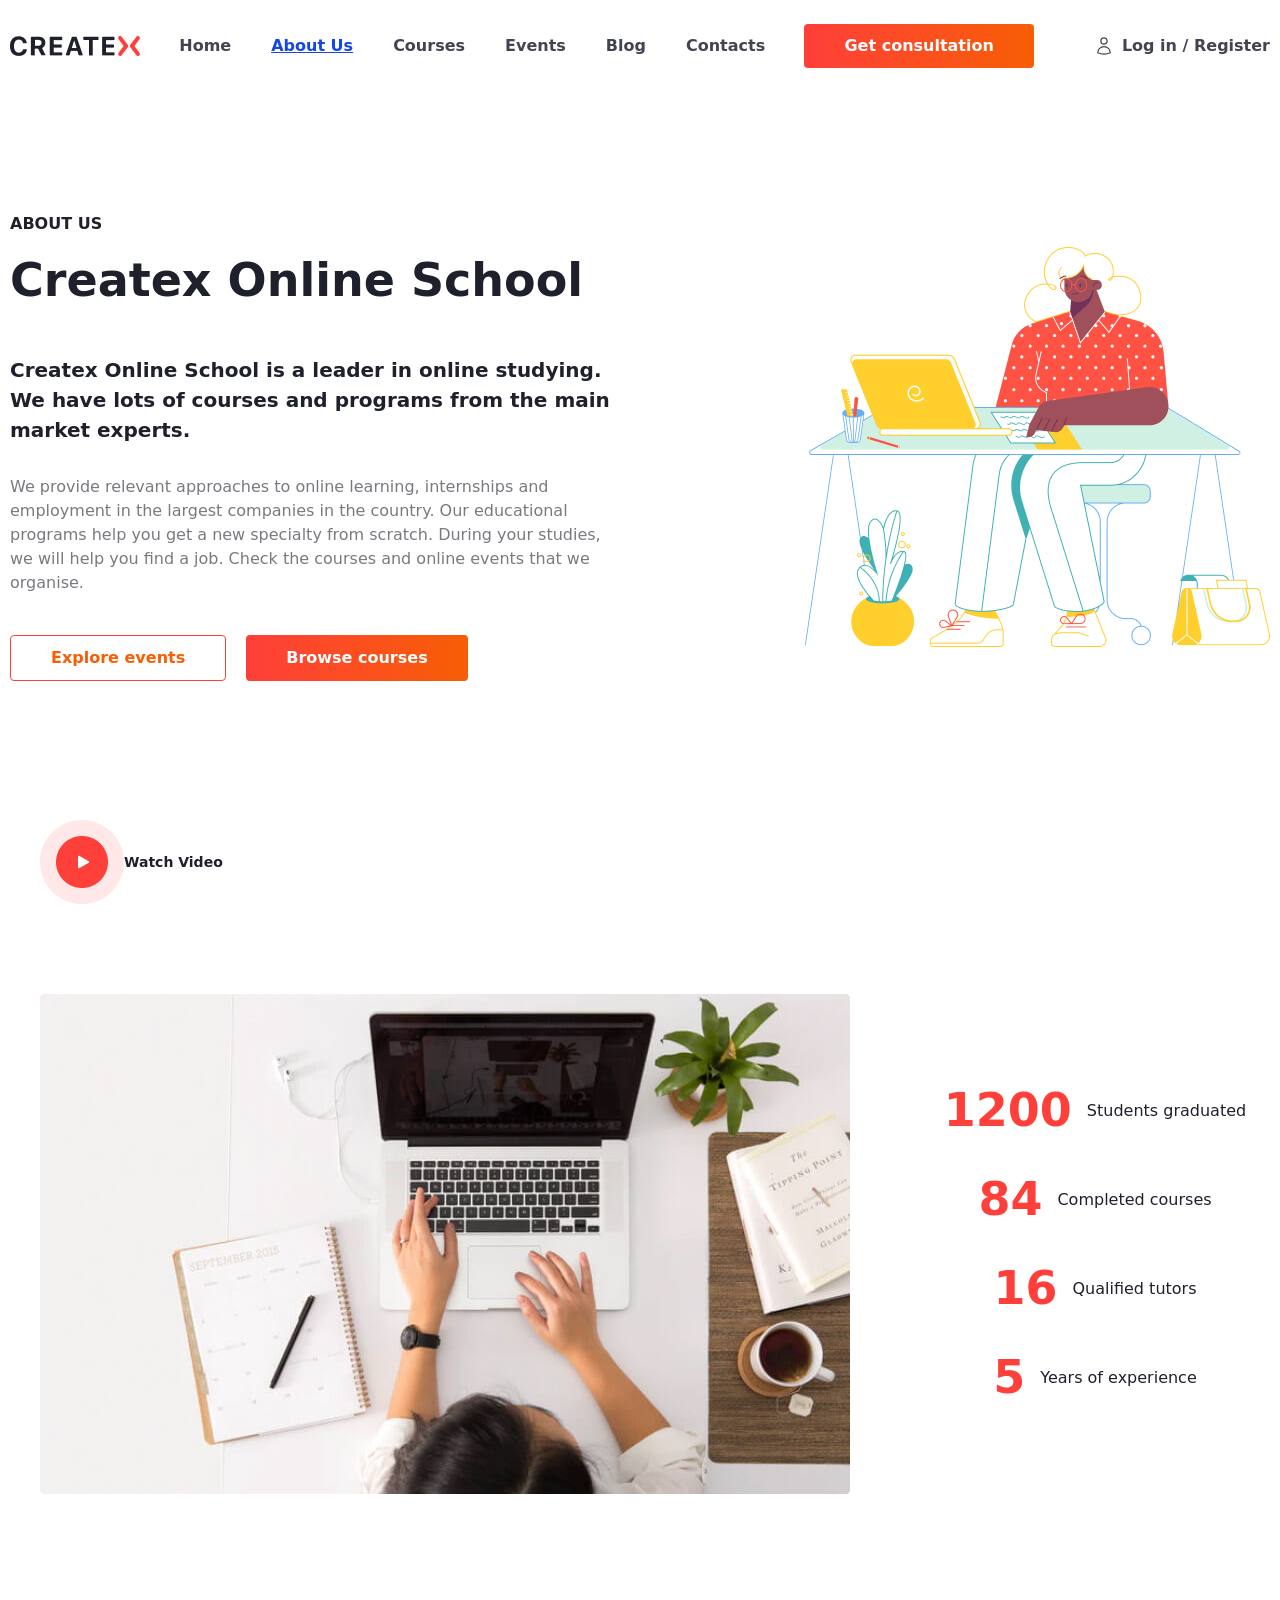
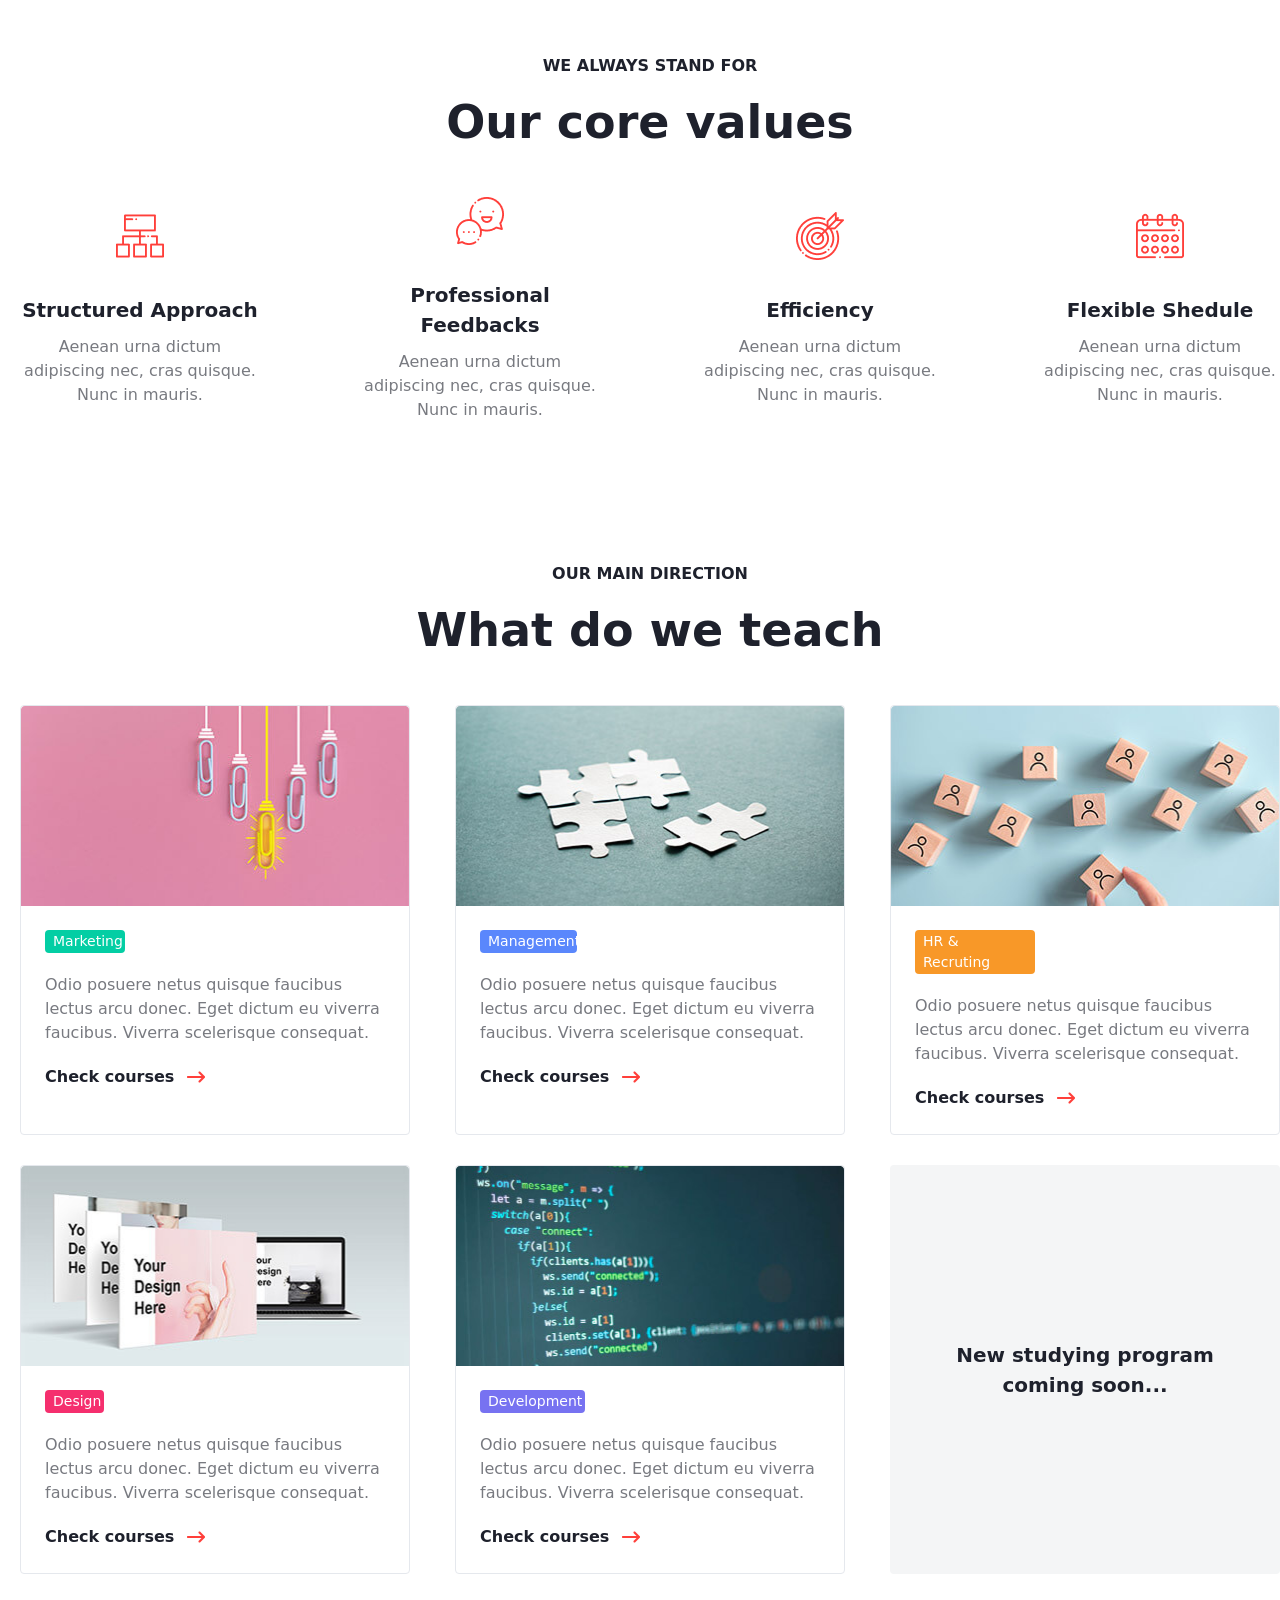
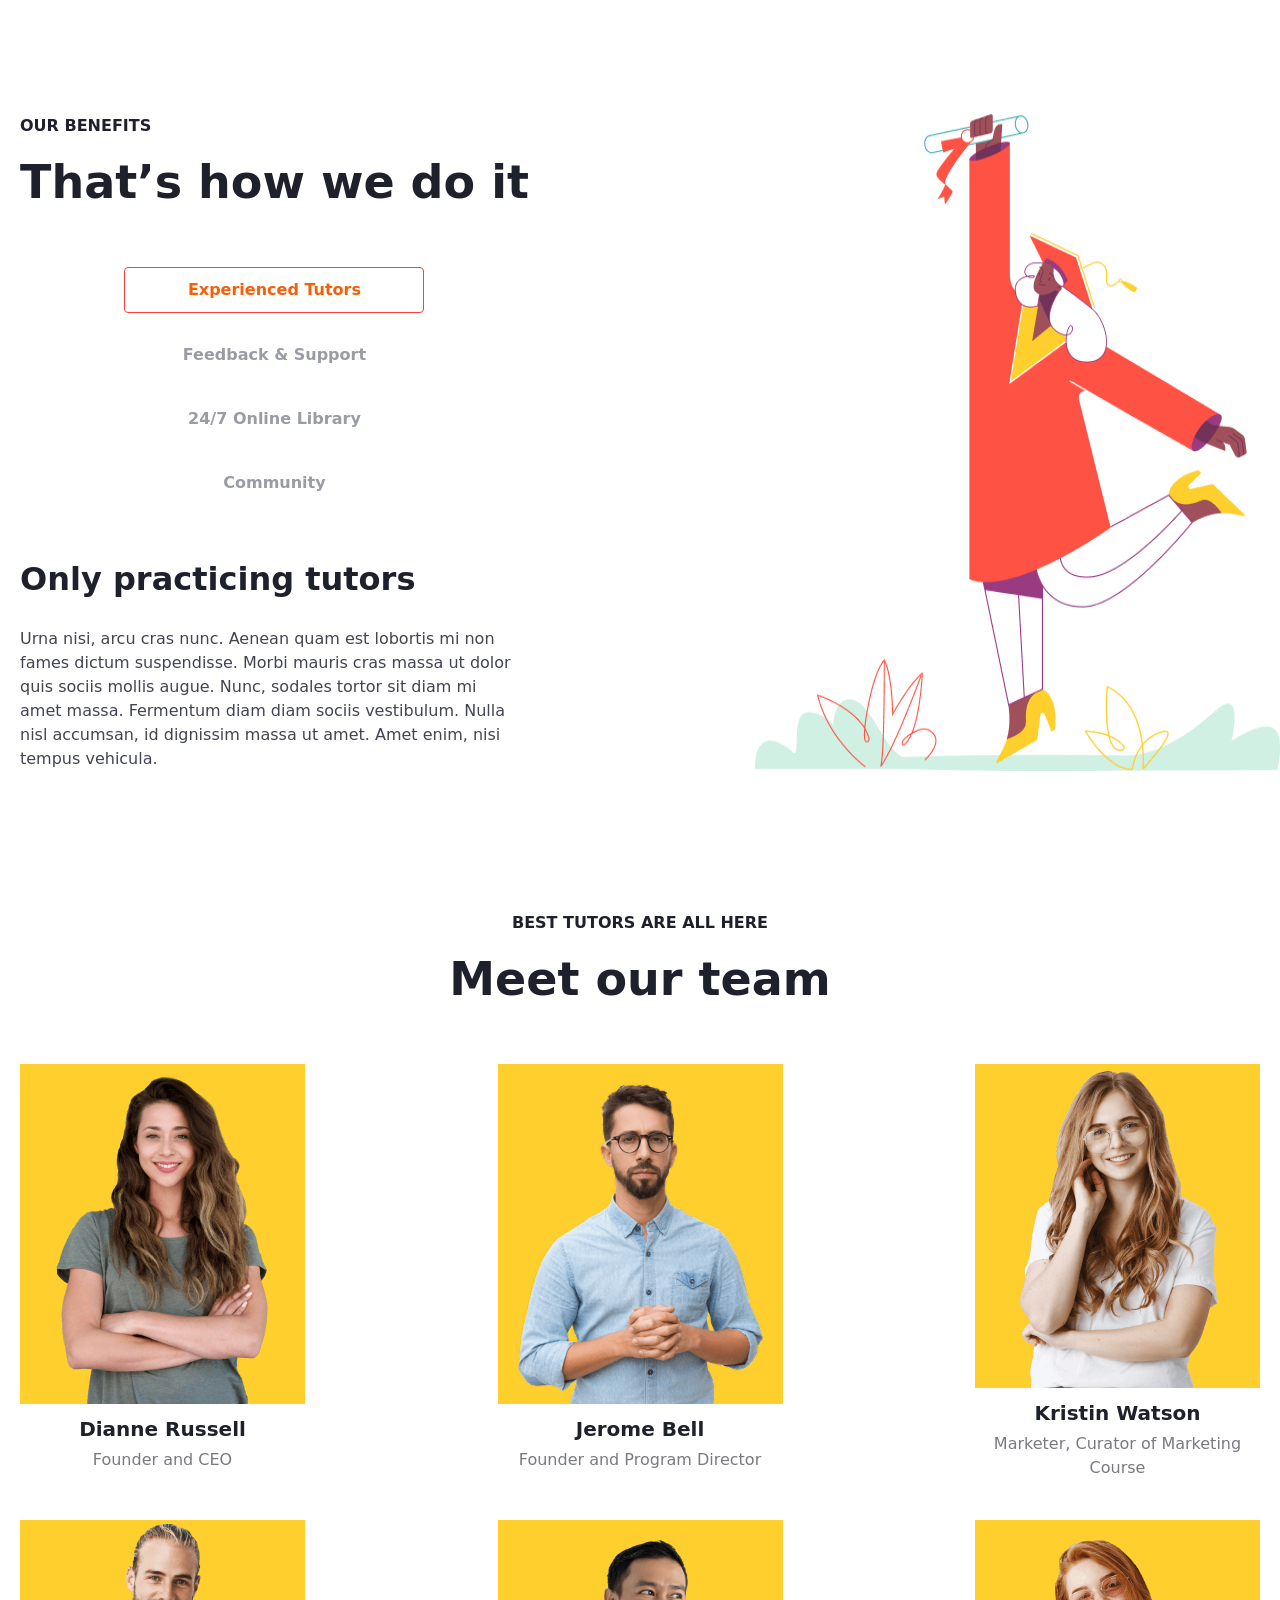
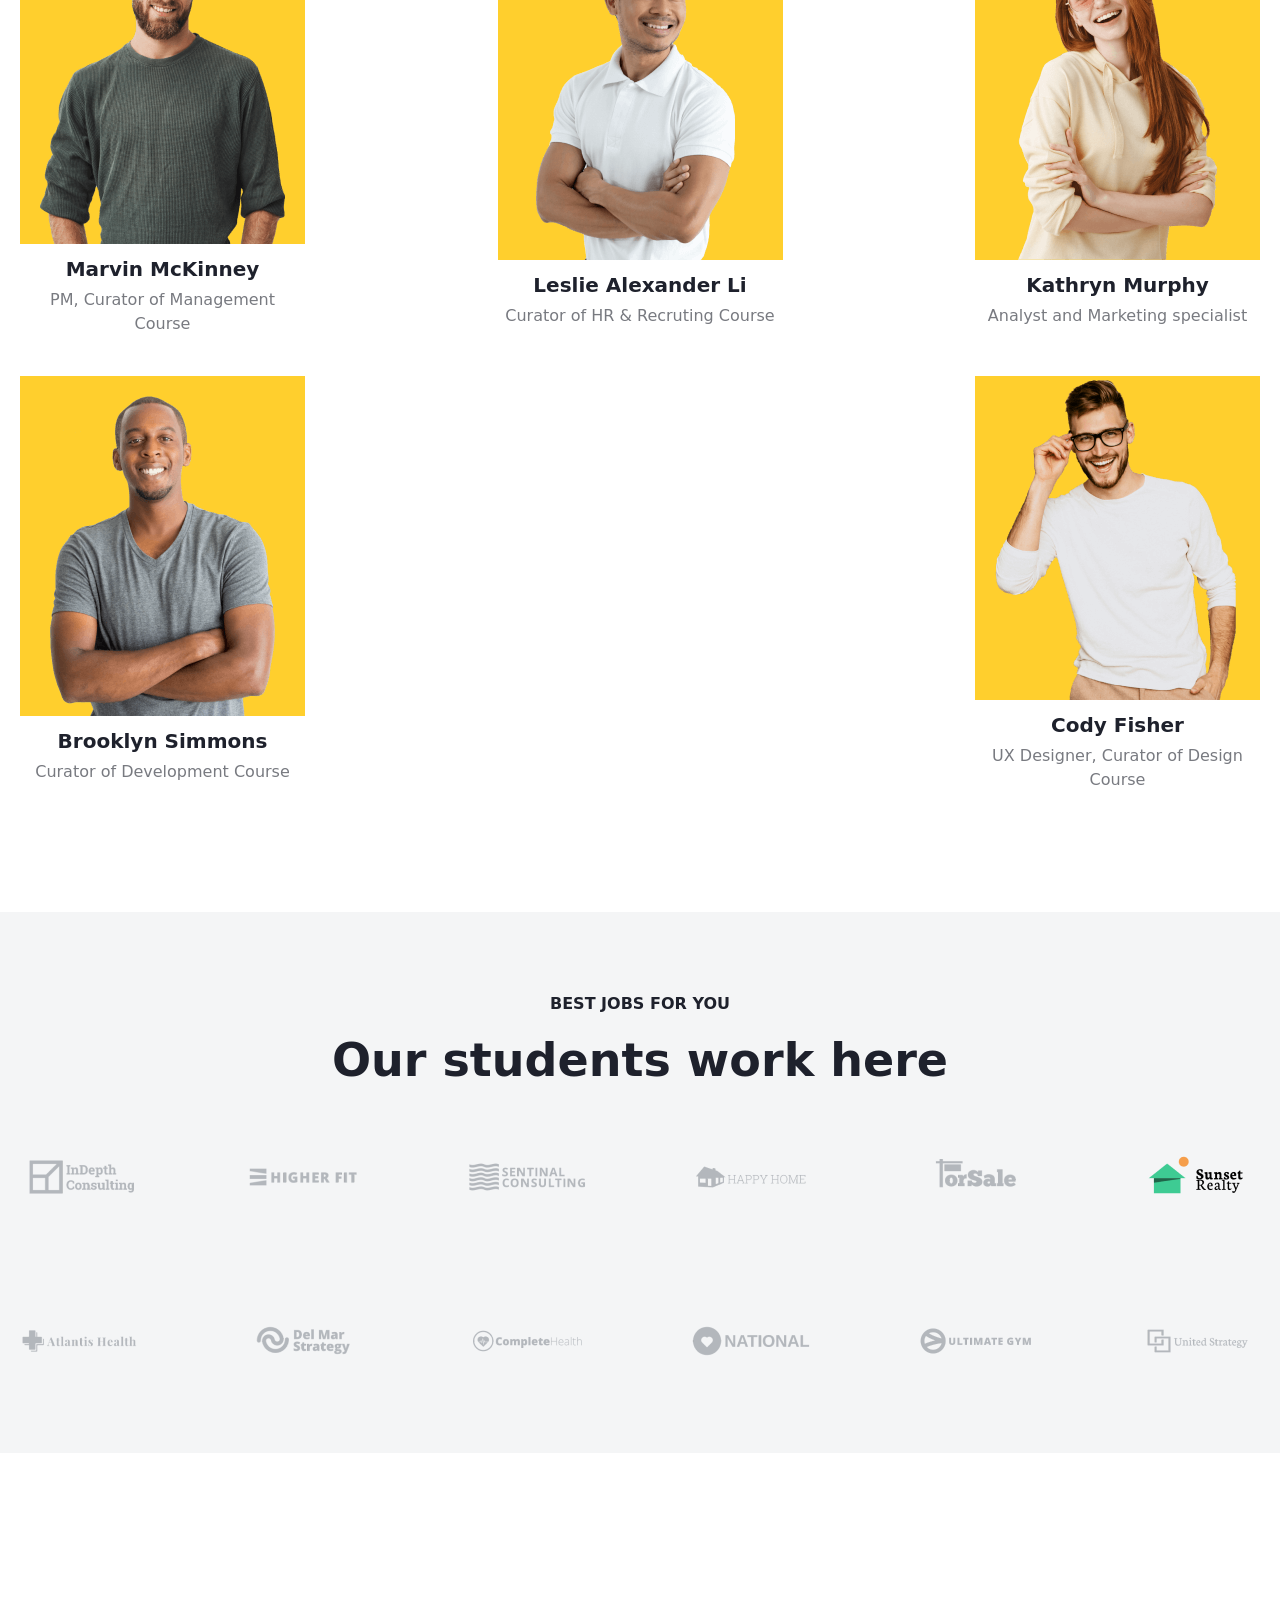
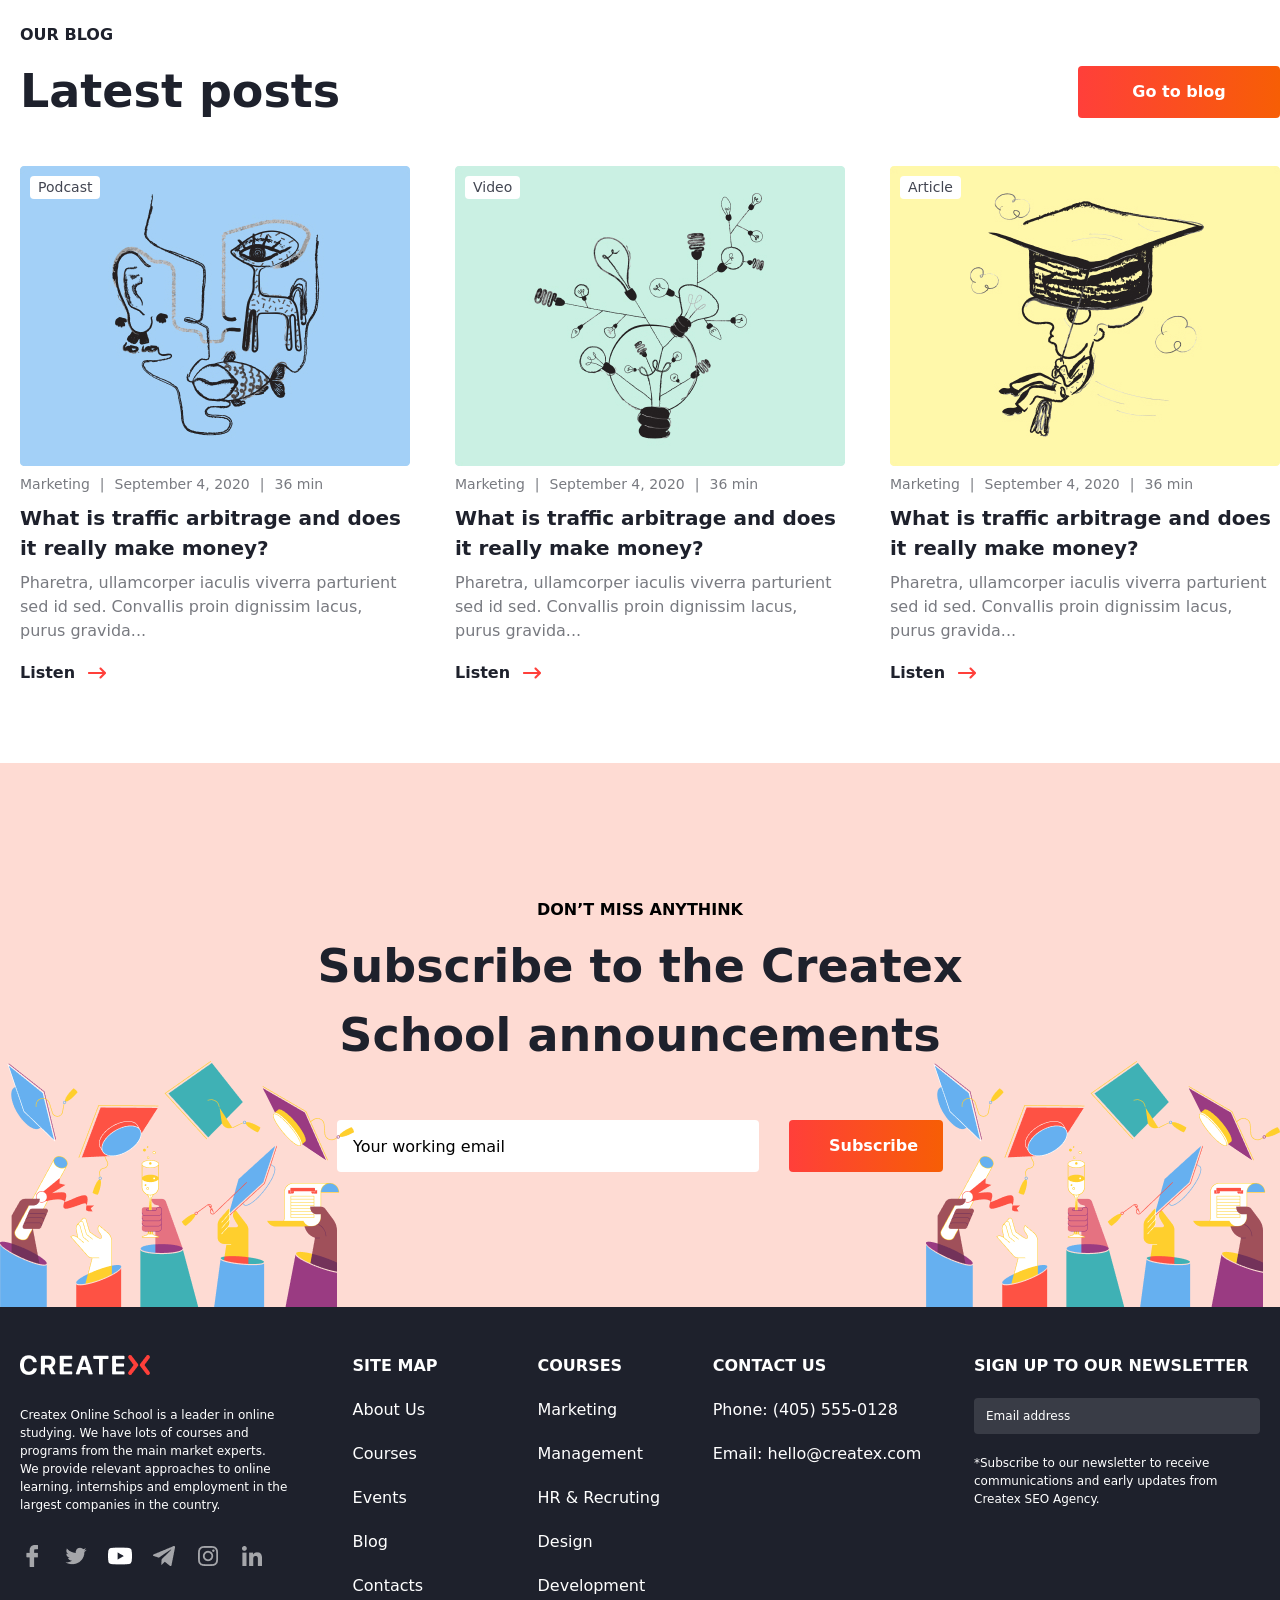
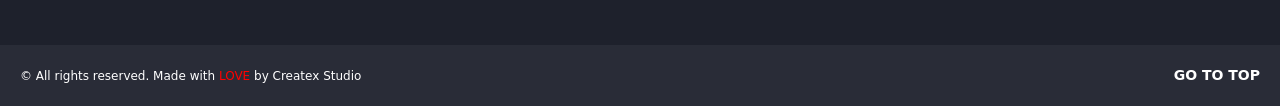
==== commit 0ef6f5c2: "7th section/page 2" ====
--- a/page 2.html
+++ b/page 2.html
@@ -205,7 +205,7 @@
                 <img src="./images/illustration (4).png" alt="">
         </section>
 
-        <section class="w-full p-5 flex h-auto lg:h-[830px] justify-center items-center mt-[100px]">
+        <section class="w-full p-5 flex h-auto justify-center items-center mt-[100px]">
             <div class="flex flex-col gap-[50px] w-full lg:w-[1300px]">
                 <div class="flex flex-col gap-[10px] text-[#1E212C] text-center w-full">
                     <p class="font-bold">BEST TUTORS ARE ALL HERE</p>
@@ -284,7 +284,29 @@
                             <p class="text-[#787A80]">UX Designer, Curator of Design Course</p>
                         </div>
                     </div>
-
+                </div>
+            </div>
+        </section>
+
+        <section class="w-full py-[60px] bg-[#F4F5F6] mt-[100px] flex items-center justify-center">
+            <div class="w-full p-5 lg:w-[1300px] flex flex-col gap-[50px] ">
+                <div class="flex flex-col gap-[10px] text-[#1E212C] text-center w-full">
+                    <p class="font-bold">BEST JOBS FOR YOU</p>
+                    <h2 class="text-[46px] lg:text-[46px] font-black text-[#1E212C]">Our students work here</h2>
+                </div>
+                <div class="w-full flex flex-wrap gap-[50px] lg:gap-[100px] justify-between">
+                    <img class="w-[120px] h-[64px]" src="./images/logo (10).png" alt="">
+                    <img class="w-[120px] h-[64px]" src="./images/logo (11).png" alt="">
+                    <img class="w-[120px] h-[64px]" src="./images/logo (12).png" alt="">
+                    <img class="w-[120px] h-[64px]" src="./images/logo (13).png" alt="">
+                    <img class="w-[120px] h-[64px]" src="./images/logo (14).png" alt="">
+                    <img class="w-[120px] h-[64px]" src="./images/logo (15).png" alt="">
+                    <img class="w-[120px] h-[64px]" src="./images/logo (16).png" alt="">
+                    <img class="w-[120px] h-[64px]" src="./images/logo (17).png" alt="">
+                    <img class="w-[120px] h-[64px]" src="./images/logo (18).png" alt="">
+                    <img class="w-[120px] h-[64px]" src="./images/logo (21).png" alt="">
+                    <img class="w-[120px] h-[64px]" src="./images/logo (19).png" alt="">
+                    <img class="w-[120px] h-[64px]" src="./images/logo (20).png" alt="">
                 </div>
             </div>
         </section>
--- a/src/output.css
+++ b/src/output.css
@@ -254,6 +254,9 @@
   .h-\[52px\] {
     height: 52px;
   }
+  .h-\[64px\] {
+    height: 64px;
+  }
   .h-\[84px\] {
     height: 84px;
   }
@@ -418,6 +421,9 @@
   }
   .gap-\[70px\] {
     gap: 70px;
+  }
+  .gap-\[100px\] {
+    gap: 100px;
   }
   .rounded-\[4px\] {
     border-radius: 4px;
@@ -511,6 +517,9 @@
   .py-\[10px\] {
     padding-block: 10px;
   }
+  .py-\[60px\] {
+    padding-block: 60px;
+  }
   .text-center {
     text-align: center;
   }
@@ -709,6 +718,11 @@
   .lg\:w-\[810px\] {
     @media (width >= 64rem) {
       width: 810px;
+    }
+  }
+  .lg\:w-\[1300\] {
+    @media (width >= 64rem) {
+      width: 1300;
     }
   }
   .lg\:w-\[1300px\] {
